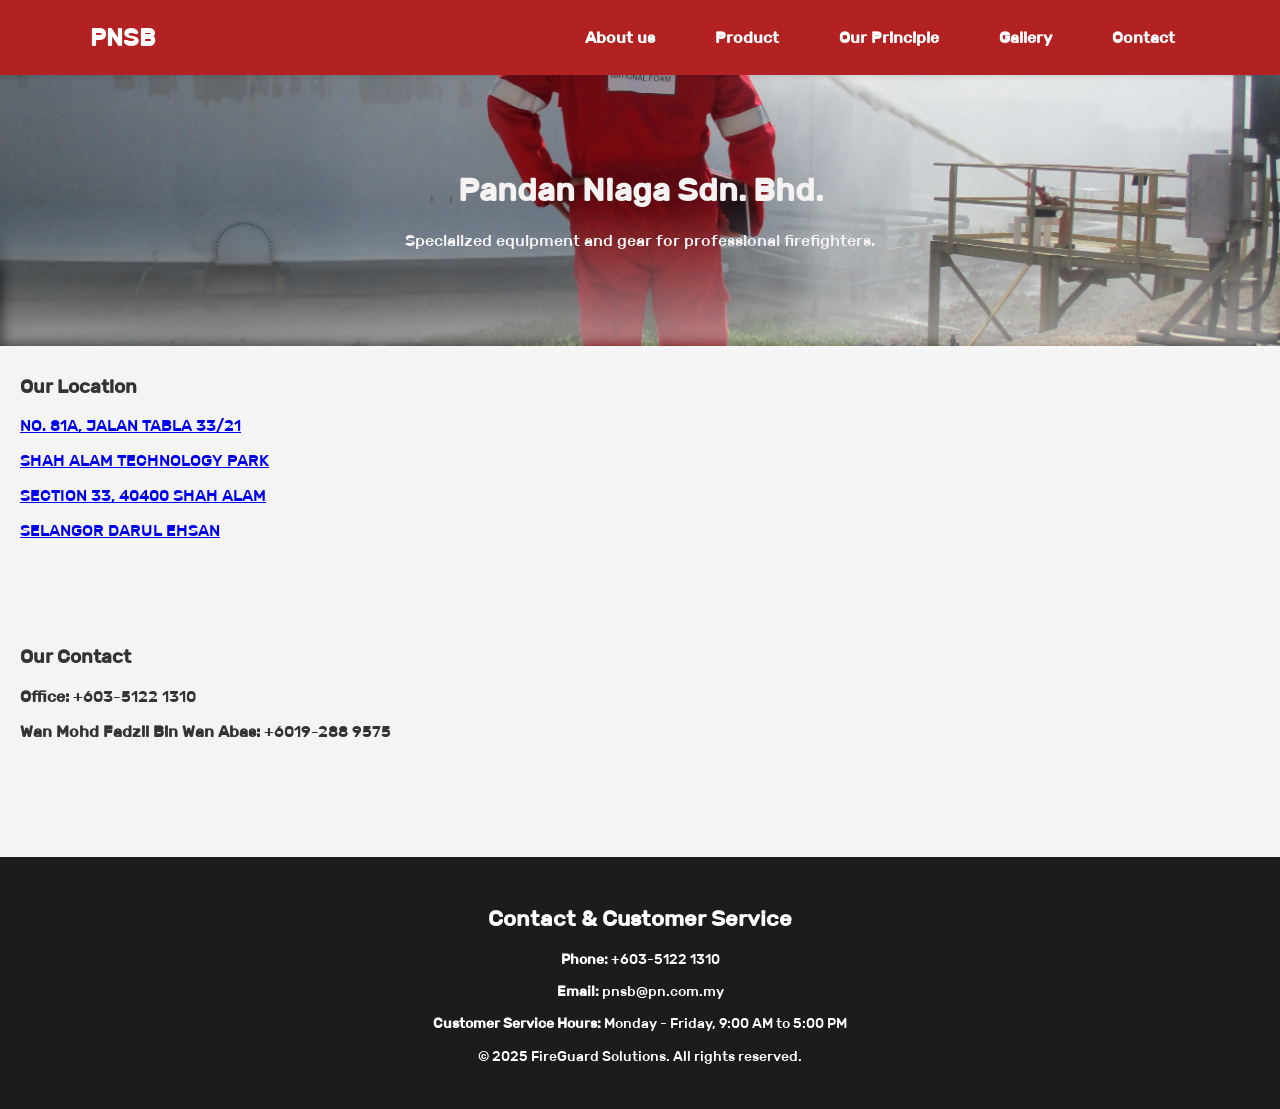
==== contact.html @ cb6fdfa4 "fixing the website" ====
<!DOCTYPE html>
<html lang="en">
<head>
  <meta charset="UTF-8" />
  <meta name="viewport" content="width=device-width, initial-scale=1.0"/>
  <title>Contact Us</title>
  <link rel="stylesheet" href="style.css" />
</head>
<body>

<nav>
  <div class="nav-container">
    <h2 class="nav-logo">PNSB</h2>
    <div class="nav-toggle" id="navToggle">☰</div>
    <div class="nav-links" id="navLinks">
      <a href="index.html">About us</a>
      <a href="product.html">Product</a>
      <a href="sponsorship.html">Our Principle</a>
      <a href="gallery.html">Gallery</a>
      <a href="contact.html">Contact</a>
    </div>
  </div>
</nav>

    <header class="bg">
    <h1>Pandan Niaga Sdn. Bhd.</h1>
    <p>Specialized equipment and gear for professional firefighters.</p>
  </header>

  <main>
    <section id="location">
      <h3>Our Location</h3>
      <a href="https://www.google.com/maps/dir//3.0221473,101.5442782/@3.0221442,101.4618762,12z?hl=en&entry=ttu" target="_blank" rel="noopener noreferrer">
        <p>NO. 81A, JALAN TABLA 33/21</p>
        <p>SHAH ALAM TECHNOLOGY PARK</p>
        <p>SECTION 33, 40400 SHAH ALAM</p>
        <p>SELANGOR DARUL EHSAN</p>
      </a>
    </section>

    <section id="contact-info">
      <h3>Our Contact</h3>
      <p><strong>Office:</strong> +603-5122 1310</p>
      <p><strong>Wan Mohd Fadzil Bin Wan Abas:</strong> +6019-288 9575</p>
    </section>


  </main>

  <footer>
    <h2>Contact & Customer Service</h2>
    <p><strong>Phone:</strong> +603-5122 1310</p>
    <p><strong>Email:</strong> pnsb@pn.com.my</p>
    <p><strong>Customer Service Hours:</strong> Monday - Friday, 9:00 AM to 5:00 PM</p>
    <p>&copy; 2025 FireGuard Solutions. All rights reserved.</p>
  </footer>

  <script src="javascript/script.js"></script>
</body>
</html>
---- style.css ----
@font-face {
  font-family: 'Rubik';
  src: url('rubik/Rubik-Medium.ttf') format('truetype');
  width: 100px;
  height: 100px;
  font-weight: normal;
  font-style: normal;
}

/* General layout */
body {
  font-family: 'Rubik', sans-serif;
  margin: 0;
  padding: 0;
  background-color: #f4f4f4;
  scroll-behavior: smooth;
  color: #333;
}

/* Container for nav content */
nav{
  position: fixed;
  top: 0;
  width: 100%;
  height: 5%;
  background-color: #b22222;
  color: white;
  display: flex;
  justify-content: center;
  gap: 40px;
  padding: 15px 0;
  box-shadow: 0 2px 5px rgba(0, 0, 0, 0.1);
  z-index: 1000;
}

.nav-container {
  display: flex;
  justify-content: space-between;
  align-items: center;
  width: 100%;
  max-width: 1100px;
  margin: 0 auto;
  padding: 0 15px;
  position: relative;
}

/* Hide toggle by default */
.nav-toggle {
  display: none;
  font-size: 24px;
  cursor: pointer;
  user-select: none;
  padding: 5px 10px;
  border-radius: 4px;
}

/* Nav links in a row by default */
.nav-links {
  display: flex;
  gap: 30px;
}

nav a{
  color: white;
  text-decoration: none;
  font-weight: 600;
  font-size: 16px;
  padding: 10px 15px;
  transition: background-color 0.3s ease, color 0.3s ease;  
}

nav a:hover {
  background-color: #800000;
  border-radius: 6px;
  color: #fff;
}

.nav-links:hover{
  background-color: #800000;
  border-radius: 6px;
  color: #fff;
}

/* Section spacing */
section {
  padding: 10px 20px 60px;
}

/* Hero Header */
header.bg {
  background: url("PICTURE/WEBSITE/Pandan Picture/pnsb4.JPG") center/cover no-repeat;
  color: #f4f2f2;
  position: relative;
  text-align: center;
  padding: 200px 20px 100px;
}

header.bg::after {
  content: "";
  position: absolute;
  top: 0; left: 0; right: 0; bottom: 0;
  background: linear-gradient(to bottom, rgba(255,255,255,0) 60%, rgba(255,255,255,0.5) 100%);
  filter: blur(8px);
  z-index: 0;
}

header.hero h1,
header.hero p {
  position: relative;
  z-index: 1;
}

.reveal {
  opacity: 0;
  transform: translateY(30px);
  transition: all 0.6s ease-out;
  will-change: opacity, transform;
}

.reveal.active {
  opacity: 1;
  transform: translateY(0);
}


.title {
  color: #b22222;
  font-weight: bold;
  font-size: 1.5em;
  text-transform: uppercase;
}

/* Highlight Panels */
.highlight {
  background-color: #ffffff;
  border-left: 5px solid #b22222;
  padding: 15px 20px;
  margin: 20px 0;
  box-shadow: 0 2px 8px rgba(0,0,0,0.05);
  border-radius: 6px;
}

/* Footer */
footer {
  background-color: #1c1c1c;
  color: white;
  text-align: center;
  padding: 50px 20px;
  font-size: 0.95em;
  margin-top: 40px;
}

/* Contact Form */
form input,
form textarea,
form button {
  width: 100%;
  max-width: 600px;
  padding: 12px;
  margin-bottom: 15px;
  box-sizing: border-box;
  border-radius: 6px;
  border: 1px solid #ccc;
}

form button {
  background-color: #b22222;
  color: white;
  border: none;
  font-weight: bold;
  transition: background-color 0.3s ease;
}

form button:hover {
  background-color: #800000;
}

/* Gallery Grid */
.gallery {
  display: grid;
  grid-template-columns: repeat(auto-fill, minmax(250px, 1fr));
  gap: 15px;
}

.gallery img {
  width: 100%;
  aspect-ratio: 4 / 3;
  object-fit: cover;
  border-radius: 10px;
  cursor: pointer;
  transition: transform 0.3s ease;
}

.gallery img:hover {
  transform: scale(1.05);
}

/* Modal Styles */
.modal {
  display: none;
  position: fixed;
  z-index: 1000;
  top: 0;
  left: 0;
  width: 100%;
  height: 100%;
  background-color: rgba(0,0,0,0.8);
  justify-content: center;
  align-items: center;
}

.modal img {
  max-width: 80%;
  max-height: 80%;
  border-radius: 10px;
  box-shadow: 0 0 30px rgba(0, 0, 0, 0.8);
}

.close {
  position: absolute;
  top: 30px;
  right: 30px;
  color: white;
  font-size: 36px;
  font-weight: bold;
  cursor: pointer;
}

/* Product Grid */
.product-grid {
  display: grid;
  grid-template-columns: repeat(auto-fit, minmax(250px, 1fr));
  gap: 20px;
  justify-items: center;         /* centers each item in its grid cell */
  align-items: start;
  justify-content: center;       /* centers the entire grid */
  padding: 40px 20px;
  max-width: 1200px;
  margin: 0 auto;
}


.product-card {
  background-color: #ffffff;
  border-radius: 16px;
  width: 180px;
  height: 200px;
  padding: 20px;
  box-shadow: 0 2px 8px rgba(0,0,0,0.1);
  text-align: center;
  transition: transform 0.3s ease;
}

.product-card:hover {
  transform: translateY(-5px);
}

.product-card img {
  max-width: 100%;
  max-height: 150px;
  object-fit: contain;
  margin-bottom: 10px;
}


/* Product Details */
.details {
  display: flex;
  gap: 20px;
  flex-wrap: wrap;
  align-items: flex-start;
  margin-top: 20px;
}

.details img {
  width: 350px;               /* same width for all */
  height: 350px;              /* same height for all */
  object-fit: contain;        /* show full image, no cropping */
  background-color: #fff;     /* fill blank areas */
  border: 1px solid #ddd;
  border-radius: 10px;
  padding: 10px;
  display: block;
}



.details .info {
  flex: 1 1 100px;
}

.specs {
  margin: 20px 0;
  padding-left: 20px;
  list-style-type: disc;
}

@media (max-width: 680px) {
  .details {
    flex-direction: column;
    gap: 25px;
  }
}

/* Product Note Bar */
.product-note {
  background: #fff;
  border-top: 4px solid #b22222;
  padding: 25px;
  text-align: center;
  font-size: 1.1rem;
  margin-top: 50px;
}

/* Principle Cards */
.principle-grid {
  display: grid;
  grid-template-columns: repeat(auto-fill, minmax(220px, 1fr));
  gap: 20px;
}

.principle-card {
  background: white;
  border-radius: 8px;
  box-shadow: 0 2px 6px rgba(0,0,0,0.1);
  text-align: center;
  padding: 15px;
  transition: transform 0.2s;
}

.principle-card:hover {
  transform: translateY(-4px);
}

.principle-card img {
  width: 100px;
  height: 100px;
  object-fit: cover;
  border-radius: 6px;
  margin-bottom: 10px;
}

/* === YOUR EXISTING CSS — no changes needed above this point === */

/* === RESPONSIVE DESIGN FOR TABLETS & PHONES === */
@media (max-width: 1024px) {
.nav-toggle {
    position: absolute;
    right: 50px;
    top: 50%;
    transform: translateY(-50%);
    display: block;
  }

  .nav-links {
    display: none;
    flex-direction: column;
    background-color: #b22222;
    position: absolute;
    top: 60px; /* height of the nav */
    left: 0;
    width: 100%;
    padding: 15px 0;
    text-align: center;
    z-index: 999;
  }

  .nav-links.show {
    display: flex;
  }

  nav {
    flex-direction: column;
    align-items: flex-start;
    gap: 0;
  }

  nav a {
    padding: 12px;
    font-size: 16px;
  }
}

  header.bg {
    padding: 150px 15px 80px;
  }

  .product-grid {
    display: grid; /* Fixes display issue */
    grid-template-columns: repeat(auto-fit, minmax(180px, 1fr));
    gap: 15px;
  }

  .details {
    flex-direction: column;
    align-items: center;
    gap: 20px;
  }

  .details img {
    width: 100%;
    max-width: 280px;
    height: auto;
  }

  .details .info {
    flex: 1 1 auto;
    padding: 0 10px;
  }

  .gallery {
    grid-template-columns: repeat(auto-fill, minmax(180px, 1fr));
    gap: 10px;
  }

  .gallery img {
    border-radius: 6px;
  }

  .principle-grid {
    grid-template-columns: repeat(auto-fill, minmax(150px, 1fr));
    gap: 15px;
  }

  .principle-card img {
  width: 100%;
  height: auto;
  aspect-ratio: 1 / 1; /* Keep images square */
  object-fit: contain;
  border-radius: 6px;
  margin-bottom: 10px;
  display: block;
  }

  footer {
    font-size: 0.9em;
    padding: 30px 15px;
  }

  form input,
  form textarea,
  form button {
    max-width: 100%;
    font-size: 1em;
  }

  .product-note {
    font-size: 1rem;
    padding: 15px;
  }


@media (max-width: 480px) {
  nav {
    flex-direction: column;
    align-items: center;
    gap: 8px;
  }

  nav a {
    font-size: 13px;
  }

  header.bg {
    padding: 100px 10px 60px;
    text-align: center;
  }

  .highlight {
    padding: 10px;
  }

  .title {
    font-size: 1.2em;
  }

  .modal-content {
    max-width: 90%;
    max-height: 70%;
  }

  .close {
    top: 15px;
    right: 20px;
    font-size: 30px;
  }
}
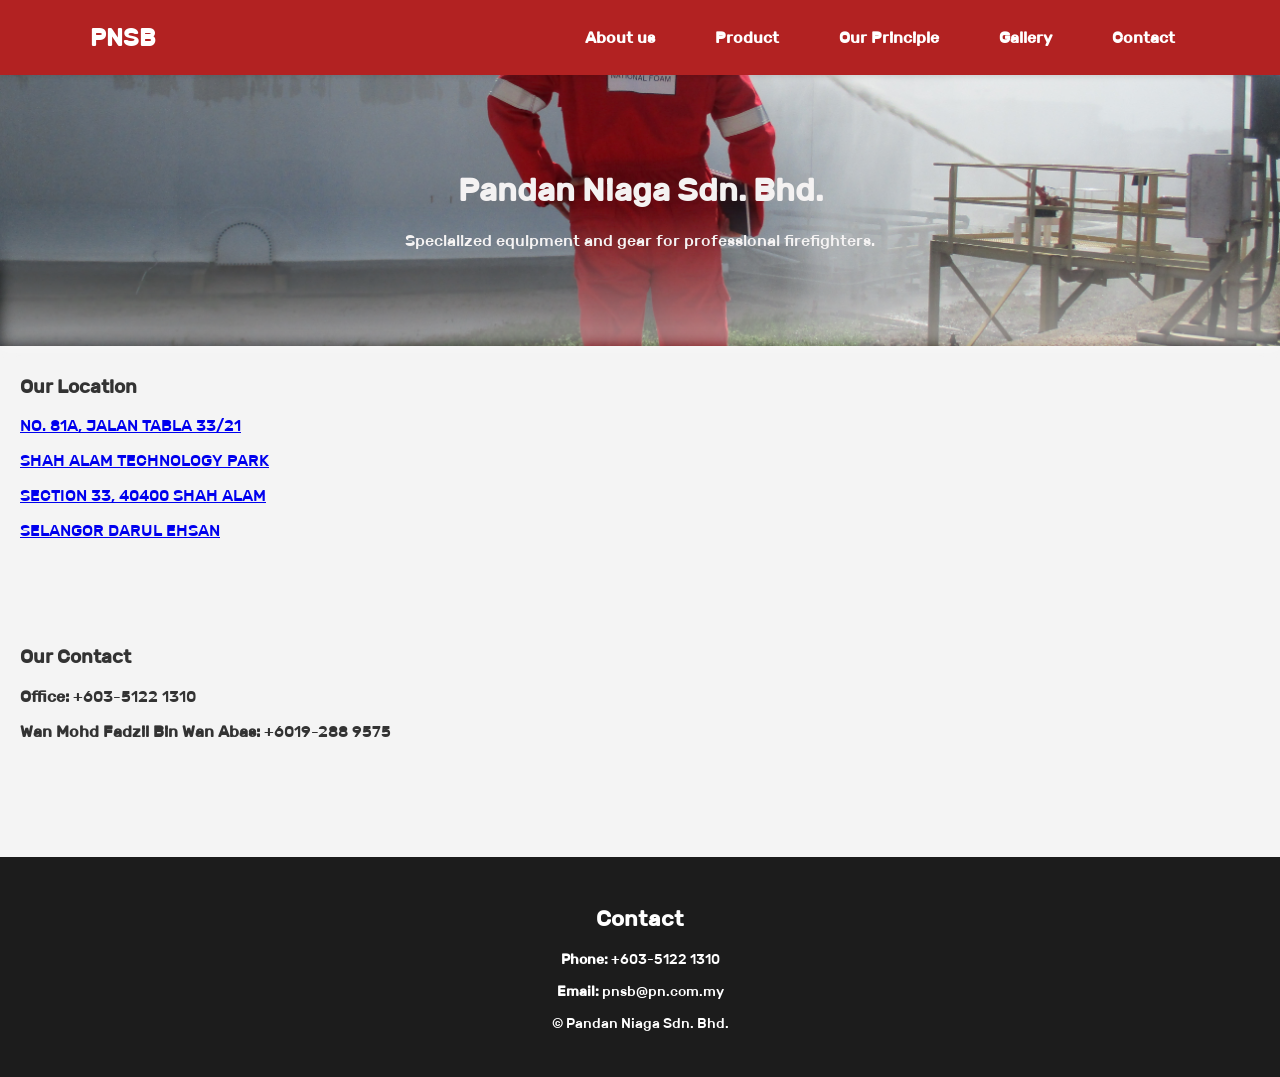
==== commit 813593f5: "update products" ====
--- a/contact.html
+++ b/contact.html
@@ -48,11 +48,10 @@
   </main>
 
   <footer>
-    <h2>Contact & Customer Service</h2>
+    <h2>Contact</h2>
     <p><strong>Phone:</strong> +603-5122 1310</p>
     <p><strong>Email:</strong> pnsb@pn.com.my</p>
-    <p><strong>Customer Service Hours:</strong> Monday - Friday, 9:00 AM to 5:00 PM</p>
-    <p>&copy; 2025 FireGuard Solutions. All rights reserved.</p>
+    <p>&copy; Pandan Niaga Sdn. Bhd.</p>
   </footer>
 
   <script src="javascript/script.js"></script>
--- a/style.css
+++ b/style.css
@@ -228,7 +228,7 @@
 
 /* Product Grid */
 .product-grid {
-  display: grid;
+  display:grid;
   grid-template-columns: repeat(auto-fit, minmax(250px, 1fr));
   gap: 20px;
   justify-items: center;         /* centers each item in its grid cell */
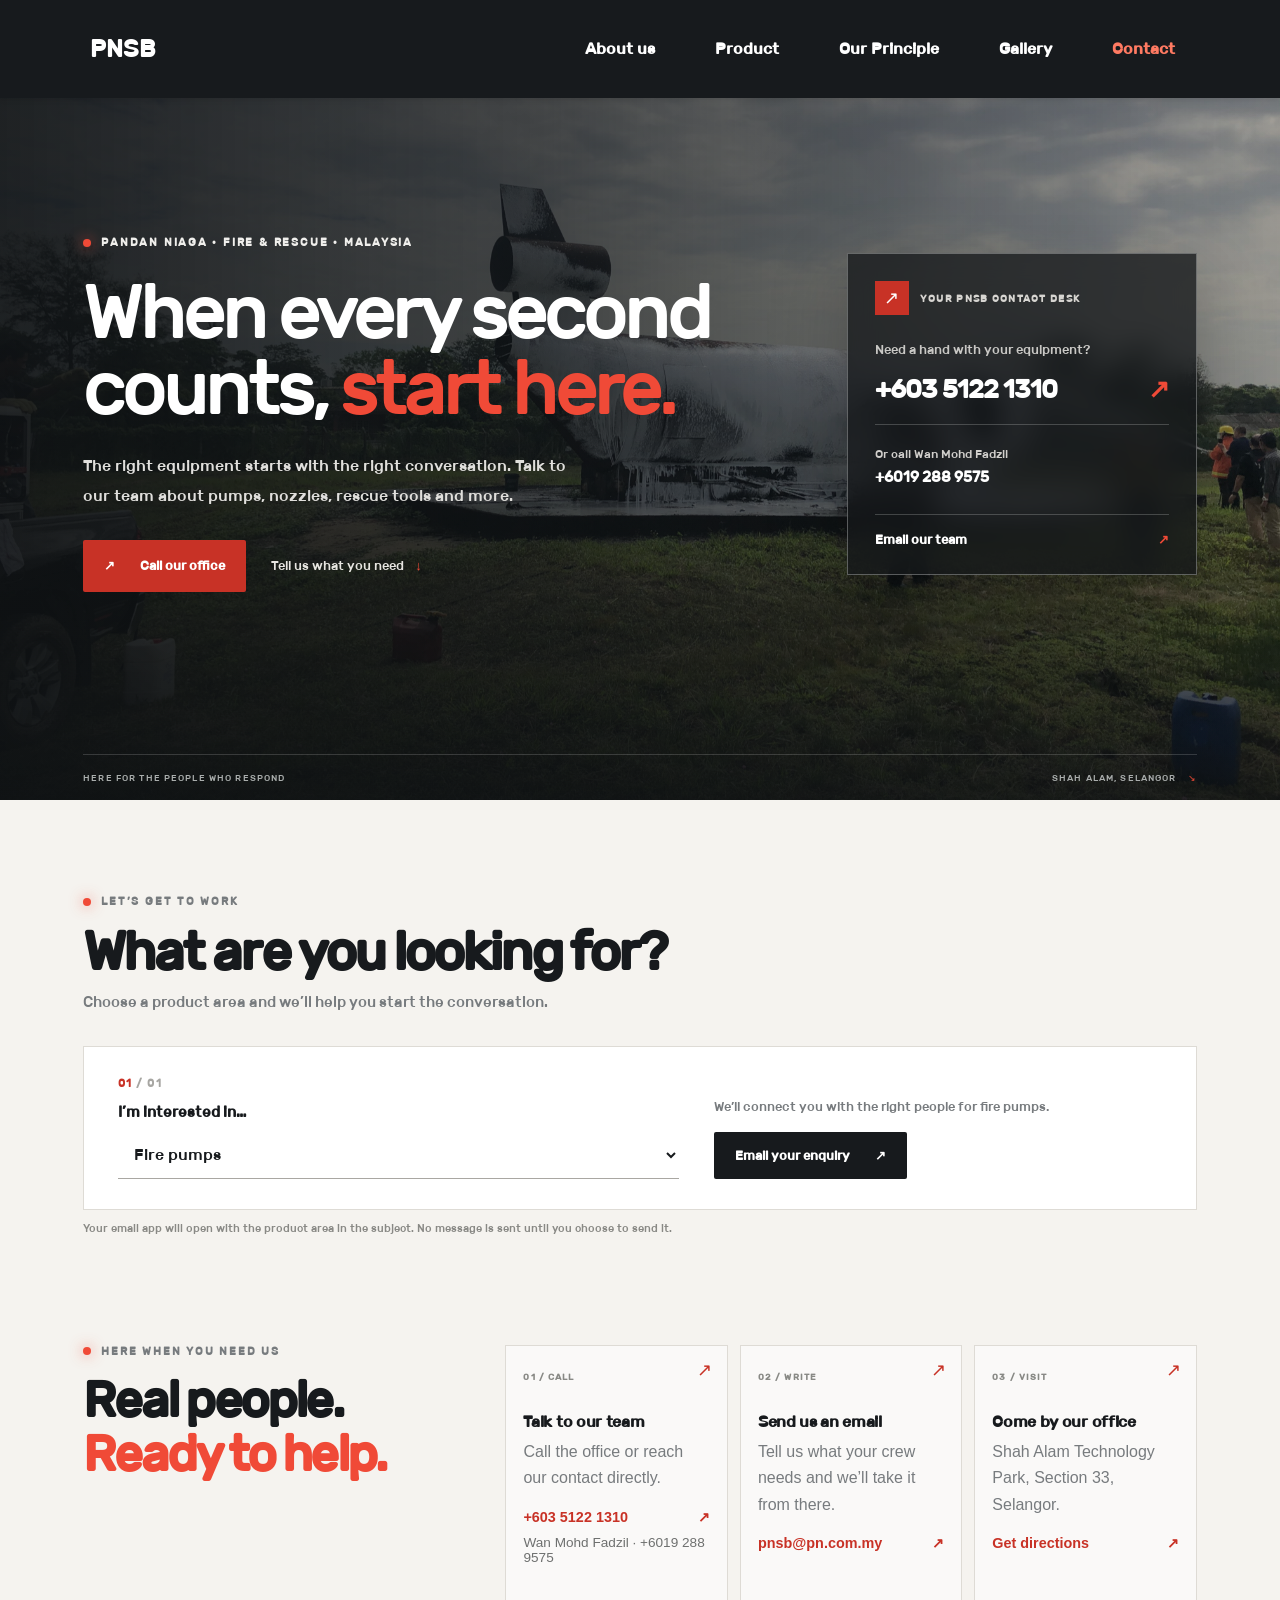
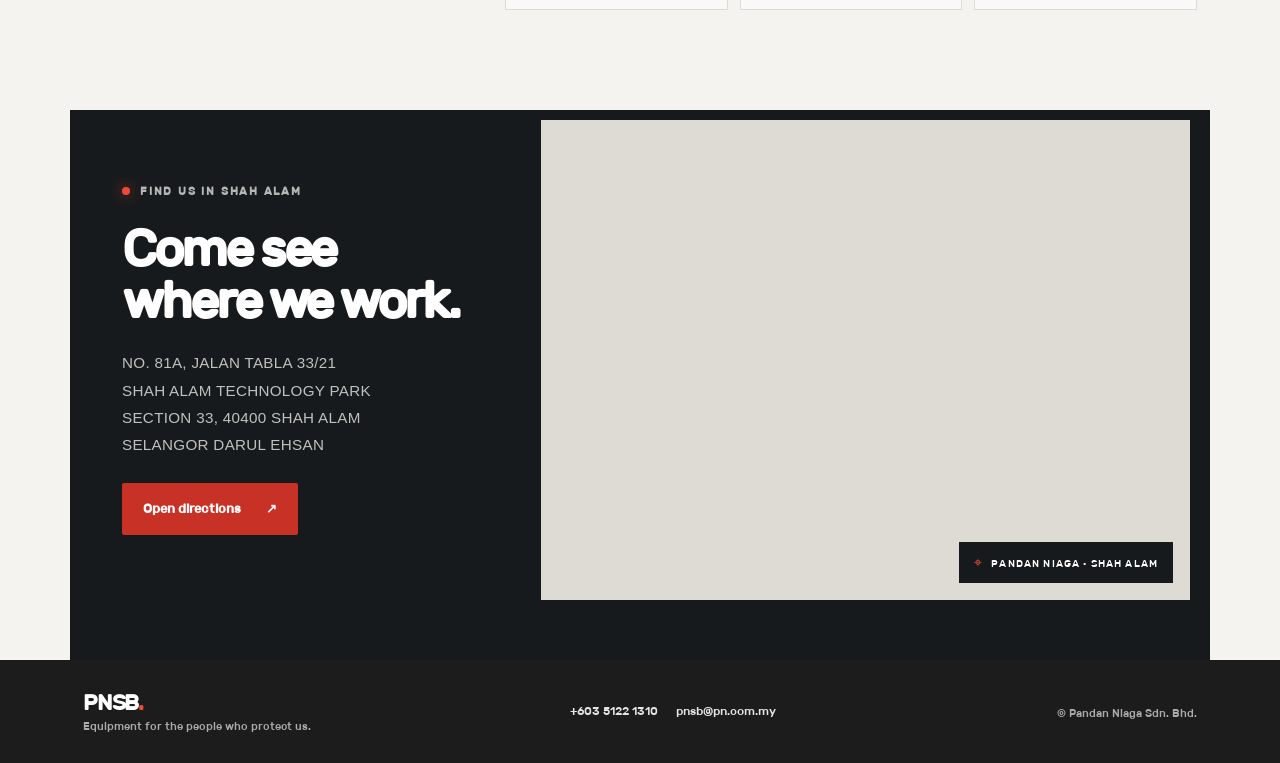
==== commit ad23f5ff: "Improvise the website" ====
--- a/contact.html
+++ b/contact.html
@@ -2,56 +2,149 @@
 <html lang="en">
 <head>
   <meta charset="UTF-8" />
-  <meta name="viewport" content="width=device-width, initial-scale=1.0"/>
-  <title>Contact Us</title>
+  <meta name="viewport" content="width=device-width, initial-scale=1.0" />
+  <meta name="theme-color" content="#171a1d" />
+  <title>Contact | Pandan Niaga Sdn. Bhd.</title>
   <link rel="stylesheet" href="style.css" />
 </head>
-<body>
-
-<nav>
-  <div class="nav-container">
-    <h2 class="nav-logo">PNSB</h2>
-    <div class="nav-toggle" id="navToggle">☰</div>
-    <div class="nav-links" id="navLinks">
-      <a href="index.html">About us</a>
-      <a href="product.html">Product</a>
-      <a href="sponsorship.html">Our Principle</a>
-      <a href="gallery.html">Gallery</a>
-      <a href="contact.html">Contact</a>
+<body class="contact-page">
+  <nav>
+    <div class="nav-container">
+      <h2 class="nav-logo">PNSB</h2>
+      <div class="nav-toggle" id="navToggle" aria-label="Toggle navigation" aria-expanded="false" role="button" tabindex="0">☰</div>
+      <div class="nav-links" id="navLinks">
+        <a href="index.html">About us</a>
+        <a href="product.html">Product</a>
+        <a href="sponsorship.html">Our Principle</a>
+        <a href="gallery.html">Gallery</a>
+        <a href="contact.html" aria-current="page">Contact</a>
+      </div>
     </div>
-  </div>
-</nav>
-
-    <header class="bg">
-    <h1>Pandan Niaga Sdn. Bhd.</h1>
-    <p>Specialized equipment and gear for professional firefighters.</p>
-  </header>
+  </nav>
 
   <main>
-    <section id="location">
-      <h3>Our Location</h3>
-      <a href="https://www.google.com/maps/dir//3.0221473,101.5442782/@3.0221442,101.4618762,12z?hl=en&entry=ttu" target="_blank" rel="noopener noreferrer">
-        <p>NO. 81A, JALAN TABLA 33/21</p>
-        <p>SHAH ALAM TECHNOLOGY PARK</p>
-        <p>SECTION 33, 40400 SHAH ALAM</p>
-        <p>SELANGOR DARUL EHSAN</p>
-      </a>
+    <header class="contact-hero">
+      <div class="contact-hero-backdrop">
+        <img src="PICTURE/WEBSITE/Pandan Picture/IMG_7615.JPG" alt="Fire crew demonstrating foam equipment at an outdoor training site" />
+      </div>
+      <div class="contact-hero-inner">
+        <div class="contact-hero-copy">
+          <p class="contact-eyebrow"><span></span> Pandan Niaga · Fire &amp; rescue · Malaysia</p>
+          <h1>When every second counts, <em>start here.</em></h1>
+          <p class="contact-hero-description">The right equipment starts with the right conversation. Talk to our team about pumps, nozzles, rescue tools and more.</p>
+          <div class="contact-hero-actions">
+            <a class="contact-button contact-button--red" href="tel:+60351221310">
+              <span aria-hidden="true">↗</span> Call our office
+            </a>
+            <a class="contact-text-link" href="#enquiry">Tell us what you need <span aria-hidden="true">↓</span></a>
+          </div>
+        </div>
+        <aside class="contact-hero-card" aria-label="Contact Pandan Niaga">
+          <div class="contact-hero-card-heading">
+            <span class="contact-hero-card-icon" aria-hidden="true">↗</span>
+            <span class="contact-hero-card-label">YOUR PNSB CONTACT DESK</span>
+          </div>
+          <p>Need a hand with your equipment?</p>
+          <a class="contact-hero-phone" href="tel:+60351221310">+603 5122 1310 <span aria-hidden="true">↗</span></a>
+          <a class="contact-hero-mobile" href="tel:+60192889575">Or call Wan Mohd Fadzil<br /><strong>+6019 288 9575</strong></a>
+          <a class="contact-hero-email" href="mailto:pnsb@pn.com.my">Email our team <span aria-hidden="true">↗</span></a>
+        </aside>
+      </div>
+      <div class="contact-hero-bottom"><span>HERE FOR THE PEOPLE WHO RESPOND</span><a href="#location">SHAH ALAM, SELANGOR <span aria-hidden="true">↘</span></a></div>
+    </header>
+
+    <section class="contact-enquiry" id="enquiry">
+      <div class="contact-section-heading">
+        <p class="contact-eyebrow contact-eyebrow--dark"><span></span> Let’s get to work</p>
+        <h2>What are you looking for?</h2>
+        <p>Choose a product area and we’ll help you start the conversation.</p>
+      </div>
+      <div class="contact-enquiry-panel">
+        <div class="contact-enquiry-prompt">
+          <span class="contact-step">01 <span>/ 01</span></span>
+          <label for="productInterest">I’m interested in…</label>
+          <select id="productInterest" name="productInterest">
+            <option value="Fire pumps">Fire pumps</option>
+            <option value="Firefighting nozzles">Firefighting nozzles</option>
+            <option value="Fire monitors">Fire monitors</option>
+            <option value="Rescue equipment">Rescue equipment</option>
+            <option value="Fire ladders">Fire ladders</option>
+            <option value="Firefighting foam and equipment">Firefighting foam &amp; equipment</option>
+            <option value="Other fire and rescue equipment">Something else</option>
+          </select>
+        </div>
+        <div class="contact-enquiry-action">
+          <p id="enquiryPreview" aria-live="polite">We’ll connect you with the right people for fire pumps.</p>
+          <a class="contact-button contact-button--dark" id="enquiryLink" href="mailto:pnsb@pn.com.my?subject=Enquiry%20about%20fire%20pumps">
+            Email your enquiry <span aria-hidden="true">↗</span>
+          </a>
+        </div>
+      </div>
+      <p class="contact-enquiry-note">Your email app will open with the product area in the subject. No message is sent until you choose to send it.</p>
     </section>
 
-    <section id="contact-info">
-      <h3>Our Contact</h3>
-      <p><strong>Office:</strong> +603-5122 1310</p>
-      <p><strong>Wan Mohd Fadzil Bin Wan Abas:</strong> +6019-288 9575</p>
+    <section class="contact-details">
+      <div class="contact-details-heading">
+        <p class="contact-eyebrow contact-eyebrow--dark"><span></span> Here when you need us</p>
+        <h2>Real people.<br /><em>Ready to help.</em></h2>
+      </div>
+      <div class="contact-detail-cards">
+        <article class="contact-detail-card">
+          <span class="contact-card-number">01 / CALL</span>
+          <span class="contact-card-icon" aria-hidden="true">↗</span>
+          <h3>Talk to our team</h3>
+          <p>Call the office or reach our contact directly.</p>
+          <a href="tel:+60351221310">+603 5122 1310 <span aria-hidden="true">↗</span></a>
+          <a class="contact-secondary-link" href="tel:+60192889575">Wan Mohd Fadzil · +6019 288 9575</a>
+        </article>
+        <article class="contact-detail-card">
+          <span class="contact-card-number">02 / WRITE</span>
+          <span class="contact-card-icon" aria-hidden="true">↗</span>
+          <h3>Send us an email</h3>
+          <p>Tell us what your crew needs and we’ll take it from there.</p>
+          <a href="mailto:pnsb@pn.com.my">pnsb@pn.com.my <span aria-hidden="true">↗</span></a>
+        </article>
+        <article class="contact-detail-card">
+          <span class="contact-card-number">03 / VISIT</span>
+          <span class="contact-card-icon" aria-hidden="true">↗</span>
+          <h3>Come by our office</h3>
+          <p>Shah Alam Technology Park, Section 33, Selangor.</p>
+          <a href="https://www.google.com/maps/dir/?api=1&amp;destination=3.0221473%2C101.5442782" target="_blank" rel="noopener noreferrer">Get directions <span aria-hidden="true">↗</span></a>
+        </article>
+      </div>
     </section>
 
-
+    <section class="contact-location" id="location">
+      <div class="contact-location-copy">
+        <p class="contact-eyebrow"><span></span> Find us in Shah Alam</p>
+        <h2>Come see<br />where we work.</h2>
+        <address>
+          NO. 81A, JALAN TABLA 33/21<br />
+          SHAH ALAM TECHNOLOGY PARK<br />
+          SECTION 33, 40400 SHAH ALAM<br />
+          SELANGOR DARUL EHSAN
+        </address>
+        <a class="contact-button contact-button--red" href="https://www.google.com/maps/dir/?api=1&amp;destination=3.0221473%2C101.5442782" target="_blank" rel="noopener noreferrer">
+          Open directions <span aria-hidden="true">↗</span>
+        </a>
+      </div>
+      <div class="contact-map">
+        <iframe
+          title="Map showing Pandan Niaga's office in Shah Alam"
+          src="https://maps.google.com/maps?q=3.0221473,101.5442782&amp;z=15&amp;output=embed"
+          loading="lazy"
+          referrerpolicy="no-referrer-when-downgrade"
+          allowfullscreen>
+        </iframe>
+        <div class="contact-map-label"><span aria-hidden="true">⌖</span> PANDAN NIAGA · SHAH ALAM</div>
+      </div>
+    </section>
   </main>
 
-  <footer>
-    <h2>Contact</h2>
-    <p><strong>Phone:</strong> +603-5122 1310</p>
-    <p><strong>Email:</strong> pnsb@pn.com.my</p>
-    <p>&copy; Pandan Niaga Sdn. Bhd.</p>
+  <footer class="contact-footer">
+    <div><span class="contact-footer-brand">PNSB<span>.</span></span><p>Equipment for the people who protect us.</p></div>
+    <div class="contact-footer-links"><a href="tel:+60351221310">+603 5122 1310</a><a href="mailto:pnsb@pn.com.my">pnsb@pn.com.my</a></div>
+    <p class="contact-copyright">&copy; Pandan Niaga Sdn. Bhd.</p>
   </footer>
 
   <script src="javascript/script.js"></script>
--- a/style.css
+++ b/style.css
@@ -1,15 +1,16 @@
 @font-face {
   font-family: 'Rubik';
-  src: url('rubik/Rubik-Medium.ttf') format('truetype');
-  width: 100px;
-  height: 100px;
+  src: url('rubik/Rubik-Medium.woff2') format('woff2'),
+       url('rubik/Rubik-Medium.woff') format('woff'),
+       url('rubik/Rubik-Medium.ttf') format('truetype');
+
   font-weight: normal;
   font-style: normal;
 }
 
 /* General layout */
 body {
-  font-family: 'Rubik', sans-serif;
+  font-family: 'Rubik', Arial, sans-serif;
   margin: 0;
   padding: 0;
   background-color: #f4f4f4;
@@ -69,21 +70,26 @@
   transition: background-color 0.3s ease, color 0.3s ease;  
 }
 
-nav a:hover {
-  background-color: #800000;
-  border-radius: 6px;
-  color: #fff;
-}
-
-.nav-links:hover{
-  background-color: #800000;
-  border-radius: 6px;
-  color: #fff;
+@media (hover: hover) and (pointer: fine) {
+  nav a:hover {
+    background-color: #800000;
+    border-radius: 6px;
+    color: #fff;
+  }
+}
+
+nav a:focus-visible,
+.nav-toggle:focus-visible {
+  outline: 2px solid currentColor;
+  outline-offset: 3px;
 }
 
 /* Section spacing */
 section {
-  padding: 10px 20px 60px;
+  padding: 10px 20px 60px;  /* Keep this padding for spacing */
+  max-width: 1100px;        /* Add this to match your nav */
+  margin-left: auto;        /* Add this to center the section */
+  margin-right: auto;       /* Add this to center the section */
 }
 
 /* Hero Header */
@@ -365,6 +371,18 @@
     z-index: 999;
   }
 
+  .catalog-page .nav-links {
+    background-color: var(--catalog-ink);
+  }
+
+  .story-page .nav-links {
+    background-color: var(--story-ink);
+  }
+
+  .contact-page .nav-links {
+    background-color: var(--contact-ink);
+  }
+
   .nav-links.show {
     display: flex;
   }
@@ -456,7 +474,2936 @@
     align-items: center;
     gap: 8px;
   }
-
+}
+
+/* Product discovery and gallery */
+.catalog-page {
+  --catalog-ink: #171a1d;
+  --catalog-paper: #f5f3ef;
+  --catalog-red: #c83226;
+  --catalog-muted: #747774;
+  background: var(--catalog-paper);
+  color: var(--catalog-ink);
+}
+
+.catalog-page nav {
+  height: auto;
+  min-height: 50px;
+  background: var(--catalog-ink);
+}
+
+.catalog-page nav a[aria-current="page"] {
+  color: #ff7a62;
+}
+
+.catalog-page main {
+  padding-top: 66px;
+}
+
+.catalog-page footer {
+  margin-top: 0;
+}
+
+.catalog-hero {
+  position: relative;
+  display: grid;
+  grid-template-columns: 1fr 1fr;
+  align-items: center;
+  gap: 6vw;
+  min-height: 510px;
+  overflow: hidden;
+  padding: 58px max(6.5vw, calc((100vw - 1240px) / 2)) 78px;
+  background:
+    radial-gradient(ellipse at 34% 40%, rgba(79, 83, 83, .3), transparent 47%),
+    var(--catalog-ink);
+  color: #fff;
+}
+
+.catalog-hero-copy {
+  position: relative;
+  z-index: 1;
+  max-width: 560px;
+}
+
+.catalog-eyebrow {
+  display: flex;
+  align-items: center;
+  gap: 9px;
+  margin: 0 0 20px;
+  color: #b8bbb8;
+  font-size: .67rem;
+  font-weight: 600;
+  letter-spacing: .16em;
+  text-transform: uppercase;
+}
+
+.catalog-eyebrow > span {
+  width: 7px;
+  height: 7px;
+  border-radius: 50%;
+  background: #ec4a35;
+  box-shadow: 0 0 12px rgba(236, 74, 53, .7);
+}
+
+.catalog-eyebrow--dark {
+  color: var(--catalog-muted);
+}
+
+.catalog-hero h1,
+.detail-hero h1,
+.gallery-hero h1 {
+  margin: 0;
+  color: #fff;
+  font-size: clamp(3.7rem, 7.4vw, 6.4rem);
+  font-weight: 500;
+  letter-spacing: -.075em;
+  line-height: .91;
+}
+
+.catalog-hero h1 em,
+.detail-hero h1 em,
+.gallery-hero h1 em {
+  color: #f04a37;
+  font-style: normal;
+}
+
+.catalog-hero-copy > p:not(.catalog-eyebrow) {
+  max-width: 440px;
+  margin: 22px 0 0;
+  color: #c1c2c0;
+  font-size: .93rem;
+  line-height: 1.8;
+}
+
+.catalog-hero-link,
+.detail-hero-cta,
+.gallery-hero-link {
+  display: inline-flex;
+  gap: 28px;
+  align-items: center;
+  margin-top: 27px;
+  color: #fff;
+  font-size: .81rem;
+  font-weight: 600;
+}
+
+.catalog-hero-link span,
+.detail-hero-cta span,
+.gallery-hero-link span {
+  color: #f04a37;
+}
+
+.catalog-hero-image {
+  position: relative;
+  align-self: stretch;
+  min-height: 350px;
+  overflow: hidden;
+  background: #d3d4d1;
+}
+
+.catalog-hero-image::after {
+  position: absolute;
+  inset: 50% 0 0;
+  background: linear-gradient(transparent, rgba(0, 0, 0, .45));
+  content: "";
+}
+
+.catalog-hero-image img {
+  width: 100%;
+  height: 100%;
+  position: absolute;
+  inset: 0;
+  object-fit: cover;
+  object-position: center;
+  transition: transform .5s ease;
+}
+
+.catalog-hero-image:hover img {
+  transform: scale(1.035);
+}
+
+.catalog-image-caption {
+  position: absolute;
+  z-index: 1;
+  right: 17px;
+  bottom: 18px;
+  display: flex;
+  align-items: center;
+  gap: 8px;
+  color: #fff;
+  font-size: .6rem;
+  font-weight: 600;
+  letter-spacing: .13em;
+}
+
+.catalog-image-caption span {
+  width: 7px;
+  height: 7px;
+  border-radius: 50%;
+  background: #f04a37;
+}
+
+.catalog-hero-footer {
+  position: absolute;
+  right: max(6.5vw, calc((100vw - 1240px) / 2));
+  bottom: 0;
+  left: max(6.5vw, calc((100vw - 1240px) / 2));
+  display: flex;
+  justify-content: space-between;
+  padding: 15px 0;
+  border-top: 1px solid rgba(255, 255, 255, .18);
+  color: #9fa3a0;
+  font-size: .58rem;
+  letter-spacing: .13em;
+}
+
+.catalog-section {
+  max-width: 1240px;
+  padding: 85px 6.5vw 95px;
+  margin: 0 auto;
+}
+
+.catalog-heading {
+  display: flex;
+  justify-content: space-between;
+  gap: 30px;
+  align-items: end;
+}
+
+.catalog-heading h2,
+.detail-list-heading h2 {
+  margin: 0;
+  font-size: clamp(2rem, 4vw, 3rem);
+  letter-spacing: -.06em;
+  line-height: 1.05;
+}
+
+.catalog-heading > div > p:last-child {
+  margin: 11px 0 0;
+  color: var(--catalog-muted);
+  font-size: .85rem;
+}
+
+.catalog-search {
+  display: flex;
+  align-items: center;
+  gap: 10px;
+  width: min(100%, 290px);
+  padding: 9px 11px;
+  border-bottom: 1px solid #b9b7b1;
+}
+
+.catalog-search-icon {
+  color: var(--catalog-red);
+  font-size: 1.4rem;
+  line-height: 1;
+}
+
+.catalog-search input {
+  width: 100%;
+  border: 0;
+  outline: 0;
+  background: transparent;
+  color: var(--catalog-ink);
+  font: inherit;
+  font-size: .8rem;
+}
+
+.catalog-search:focus-within {
+  border-color: var(--catalog-red);
+  box-shadow: 0 1px 0 var(--catalog-red);
+}
+
+.catalog-search kbd {
+  padding: 2px 6px;
+  border: 1px solid #d8d5cf;
+  color: #888985;
+  font-size: .64rem;
+}
+
+.catalog-filters {
+  display: flex;
+  flex-wrap: wrap;
+  gap: 8px;
+  margin-top: 35px;
+}
+
+.catalog-filter {
+  display: inline-flex;
+  align-items: center;
+  gap: 10px;
+  padding: 10px 14px;
+  border: 1px solid #dedbd5;
+  background: transparent;
+  color: #4f5252;
+  font: inherit;
+  font-size: .74rem;
+  cursor: pointer;
+  transition: background .2s ease, color .2s ease, border .2s ease;
+}
+
+.catalog-filter:hover {
+  border-color: var(--catalog-ink);
+}
+
+.catalog-filter.is-active {
+  border-color: var(--catalog-ink);
+  background: var(--catalog-ink);
+  color: #fff;
+}
+
+.catalog-filter span {
+  color: #f07968;
+  font-size: .64rem;
+}
+
+.catalog-result-count {
+  min-height: 1em;
+  margin: 16px 0 12px;
+  color: #858783;
+  font-size: .67rem;
+}
+
+.catalog-grid {
+  display: grid;
+  grid-template-columns: repeat(3, minmax(0, 1fr));
+  gap: 16px;
+}
+
+.catalog-card {
+  display: flex;
+  min-width: 0;
+  flex-direction: column;
+  padding: 13px;
+  border: 1px solid #e1ded8;
+  background: rgba(255, 255, 255, .62);
+  color: var(--catalog-ink);
+  text-decoration: none;
+  transition: transform .22s ease, box-shadow .22s ease, border-color .22s ease;
+}
+
+.catalog-card[hidden] {
+  display: none;
+}
+
+.catalog-card:hover,
+.catalog-card:focus-visible {
+  transform: translateY(-4px);
+  border-color: #c83226;
+  box-shadow: 0 14px 32px rgba(23, 26, 29, .09);
+}
+
+.catalog-card-index {
+  padding: 6px 4px 10px;
+  color: #858783;
+  font-size: .57rem;
+  font-weight: 600;
+  letter-spacing: .12em;
+}
+
+.catalog-card-image {
+  display: grid;
+  height: 200px;
+  place-items: center;
+  overflow: hidden;
+  background: #fff;
+}
+
+.catalog-card-image img {
+  width: 86%;
+  height: 86%;
+  object-fit: contain;
+  transition: transform .3s ease;
+}
+
+.catalog-card:hover .catalog-card-image img {
+  transform: scale(1.055);
+}
+
+.catalog-card-info {
+  display: flex;
+  align-items: center;
+  justify-content: space-between;
+  gap: 12px;
+  min-height: 82px;
+  padding: 15px 4px 5px;
+}
+
+.catalog-card-info h3 {
+  margin: 0;
+  font-size: 1rem;
+  letter-spacing: -.025em;
+}
+
+.catalog-card-info p {
+  margin: 6px 0 0;
+  color: var(--catalog-muted);
+  font-size: .72rem;
+  line-height: 1.5;
+}
+
+.catalog-card-arrow {
+  display: grid;
+  width: 33px;
+  height: 33px;
+  flex: 0 0 auto;
+  place-items: center;
+  border: 1px solid #ddd9d1;
+  color: var(--catalog-red);
+  transition: color .2s ease, background .2s ease;
+}
+
+.catalog-card:hover .catalog-card-arrow {
+  background: var(--catalog-red);
+  color: #fff;
+}
+
+.catalog-empty {
+  padding: 35px;
+  border: 1px dashed #c9c5bc;
+  color: var(--catalog-muted);
+  text-align: center;
+}
+
+.catalog-empty[hidden] {
+  display: none;
+}
+
+.catalog-contact {
+  display: flex;
+  align-items: center;
+  justify-content: space-between;
+  gap: 30px;
+  max-width: none;
+  padding: 55px max(6.5vw, calc((100vw - 1240px) / 2));
+  margin: 0;
+  background: var(--catalog-ink);
+  color: #fff;
+}
+
+.catalog-contact .catalog-eyebrow {
+  margin-bottom: 14px;
+}
+
+.catalog-contact h2 {
+  margin: 0;
+  font-size: clamp(1.8rem, 3.4vw, 2.8rem);
+  letter-spacing: -.05em;
+}
+
+.catalog-contact > div > p:last-child {
+  margin: 10px 0 0;
+  color: #bfc0bd;
+  font-size: .83rem;
+}
+
+.catalog-contact-link {
+  display: inline-flex;
+  min-height: 48px;
+  align-items: center;
+  justify-content: space-between;
+  gap: 35px;
+  padding: 0 17px;
+  background: var(--catalog-red);
+  color: #fff;
+  font-size: .78rem;
+  font-weight: 600;
+  text-decoration: none;
+  white-space: nowrap;
+}
+
+.detail-main {
+  max-width: 1240px;
+  padding: 22px 6.5vw 80px;
+  margin: 0 auto;
+}
+
+.detail-back {
+  display: inline-flex;
+  align-items: center;
+  gap: 10px;
+  padding: 13px 0;
+  color: #666a68;
+  font-size: .76rem;
+  text-decoration: none;
+}
+
+.detail-back:hover {
+  color: var(--catalog-red);
+}
+
+.detail-back span {
+  color: var(--catalog-red);
+}
+
+.detail-hero {
+  display: grid;
+  grid-template-columns: 1fr .9fr;
+  align-items: center;
+  gap: 45px;
+  min-height: 360px;
+  padding: 35px clamp(23px, 5vw, 64px);
+  overflow: hidden;
+  background: var(--catalog-ink);
+  color: #fff;
+}
+
+.detail-hero h1 {
+  font-size: clamp(3rem, 6.5vw, 5.4rem);
+}
+
+.detail-hero > div > p:not(.catalog-eyebrow) {
+  max-width: 420px;
+  margin: 19px 0 0;
+  color: #bec0be;
+  font-family: Arial, Helvetica, sans-serif;
+  font-size: 1rem;
+  line-height: 1.7;
+}
+
+.detail-hero-cta {
+  margin-top: 20px;
+}
+
+.detail-hero > img {
+  width: 100%;
+  height: 290px;
+  padding: 15px;
+  background: #fff;
+  object-fit: contain;
+  transition: transform .35s ease;
+}
+
+.detail-hero > img:hover {
+  transform: scale(1.03);
+}
+
+.detail-list {
+  padding-top: 65px;
+}
+
+.detail-list-heading {
+  display: flex;
+  justify-content: space-between;
+  align-items: end;
+  gap: 20px;
+  margin-bottom: 20px;
+}
+
+.detail-list-heading h2 {
+  font-size: clamp(1.8rem, 3.5vw, 2.5rem);
+}
+
+.detail-list-heading > span {
+  padding-bottom: 5px;
+  color: #888985;
+  font-size: .62rem;
+  letter-spacing: .12em;
+}
+
+.detail-product {
+  display: grid;
+  grid-template-columns: minmax(250px, .78fr) 1.22fr;
+  gap: clamp(24px, 5vw, 60px);
+  align-items: center;
+  padding: 24px 0;
+  border-top: 1px solid #dedbd5;
+}
+
+.detail-product-image {
+  display: grid;
+  min-height: 230px;
+  place-items: center;
+  overflow: hidden;
+  background: #fff;
+}
+
+.detail-product-image img {
+  width: 84%;
+  height: 210px;
+  object-fit: contain;
+  transition: transform .3s ease;
+}
+
+.detail-product:hover .detail-product-image img {
+  transform: scale(1.045);
+}
+
+.detail-product-label {
+  color: var(--catalog-red);
+  font-size: .61rem;
+  font-weight: 600;
+  letter-spacing: .13em;
+}
+
+.detail-product-copy h3 {
+  margin: 10px 0 0;
+  font-family: Arial, Helvetica, sans-serif;
+  font-size: clamp(1.35rem, 2.5vw, 1.6rem);
+  font-weight: 700;
+  letter-spacing: -.02em;
+}
+
+.detail-product-copy p {
+  max-width: 610px;
+  margin: 11px 0 0;
+  color: #4c504e;
+  font-family: Arial, Helvetica, sans-serif;
+  font-size: 1rem;
+  font-weight: 400;
+  line-height: 1.7;
+}
+
+.detail-manufacturer,
+.detail-enquire {
+  display: inline-flex;
+  align-items: center;
+  gap: 11px;
+  margin-top: 16px;
+  font-family: Arial, Helvetica, sans-serif;
+  font-size: .875rem;
+  font-weight: 600;
+  text-decoration: none;
+}
+
+.detail-manufacturer {
+  color: #555a58;
+}
+
+.detail-manufacturer:hover,
+.detail-enquire:hover {
+  color: var(--catalog-red);
+}
+
+.detail-enquire {
+  margin-left: 19px;
+  color: var(--catalog-red);
+}
+
+.detail-next {
+  display: flex;
+  align-items: center;
+  justify-content: space-between;
+  gap: 20px;
+  padding: 20px 0 0;
+  margin-top: 24px;
+  border-top: 1px solid #dedbd5;
+}
+
+.detail-next p {
+  margin: 0;
+  color: #777b78;
+  font-size: .82rem;
+}
+
+.detail-next a {
+  color: var(--catalog-red);
+  font-size: .78rem;
+  font-weight: 600;
+  text-decoration: none;
+}
+
+.gallery-hero {
+  position: relative;
+  min-height: 345px;
+  padding: 70px max(6.5vw, calc((100vw - 1240px) / 2));
+  overflow: hidden;
+  background:
+    radial-gradient(ellipse at 83% 50%, rgba(81, 83, 81, .4), transparent 30%),
+    var(--catalog-ink);
+  color: #fff;
+}
+
+.gallery-hero h1 {
+  font-size: clamp(3.3rem, 6.8vw, 5.5rem);
+}
+
+.gallery-hero > p:not(.catalog-eyebrow) {
+  max-width: 430px;
+  margin: 18px 0 0;
+  color: #bfc0bd;
+  font-size: .86rem;
+  line-height: 1.7;
+}
+
+.gallery-hero-mark {
+  position: absolute;
+  right: max(7vw, calc((100vw - 1210px) / 2));
+  bottom: 37px;
+  color: rgba(255, 255, 255, .12);
+  font-size: clamp(2.5rem, 7vw, 6rem);
+  font-weight: 600;
+  letter-spacing: -.09em;
+  line-height: .8;
+  text-align: right;
+}
+
+.gallery-section {
+  max-width: 1240px;
+  padding: 35px 6.5vw 75px;
+  margin: 0 auto;
+}
+
+.gallery-toolbar {
+  display: flex;
+  justify-content: space-between;
+  padding-bottom: 13px;
+  margin-bottom: 16px;
+  border-bottom: 1px solid #dedbd5;
+  color: #878985;
+  font-size: .59rem;
+  font-weight: 600;
+  letter-spacing: .12em;
+}
+
+.gallery-toolbar p {
+  margin: 0;
+}
+
+.gallery-toolbar #galleryCount {
+  color: var(--catalog-red);
+}
+
+.gallery-toolbar p > span:last-child {
+  color: var(--catalog-red);
+}
+
+.gallery-grid {
+  display: grid;
+  grid-template-columns: repeat(4, minmax(0, 1fr));
+  gap: 12px;
+  padding: 0;
+  margin: 0;
+}
+
+.gallery-item {
+  position: relative;
+  display: block;
+  width: 100%;
+  padding: 0;
+  overflow: hidden;
+  border: 0;
+  background: #dedbd5;
+  cursor: zoom-in;
+  text-align: left;
+}
+
+.gallery-item img {
+  display: block;
+  width: 100%;
+  aspect-ratio: 1.22;
+  border-radius: 0;
+  object-fit: cover;
+  transition: transform .35s ease, filter .35s ease;
+}
+
+.gallery-item:hover img,
+.gallery-item:focus-visible img {
+  transform: scale(1.06);
+  filter: brightness(.78);
+}
+
+.gallery-item > span {
+  position: absolute;
+  right: 10px;
+  bottom: 10px;
+  color: #fff;
+  font-size: .62rem;
+  font-weight: 600;
+  letter-spacing: .1em;
+  opacity: 0;
+  transition: opacity .2s ease;
+}
+
+.gallery-item:hover > span,
+.gallery-item:focus-visible > span {
+  opacity: 1;
+}
+
+.gallery-lightbox {
+  position: fixed;
+  width: min(94vw, 1200px);
+  max-width: none;
+  max-height: 94vh;
+  padding: 45px 65px 25px;
+  overflow: visible;
+  border: 1px solid rgba(255, 255, 255, .15);
+  background: #111315;
+  color: #fff;
+}
+
+.gallery-lightbox::backdrop {
+  background: rgba(7, 8, 9, .92);
+  backdrop-filter: blur(6px);
+}
+
+.gallery-lightbox figure {
+  display: flex;
+  min-height: 180px;
+  flex-direction: column;
+  align-items: center;
+  justify-content: center;
+  gap: 12px;
+  margin: 0;
+}
+
+.gallery-lightbox figure img {
+  display: block;
+  max-width: 100%;
+  max-height: 76vh;
+  object-fit: contain;
+}
+
+.gallery-lightbox figcaption {
+  color: #c4c5c2;
+  font-size: .7rem;
+  letter-spacing: .12em;
+}
+
+.gallery-lightbox button {
+  border: 1px solid rgba(255, 255, 255, .25);
+  background: rgba(255, 255, 255, .08);
+  color: #fff;
+  cursor: pointer;
+  transition: background .2s ease;
+}
+
+.gallery-lightbox button:hover {
+  background: var(--catalog-red);
+}
+
+.gallery-lightbox-close {
+  position: absolute;
+  top: 8px;
+  right: 8px;
+  width: 38px;
+  height: 38px;
+  font-size: 1.55rem;
+}
+
+.gallery-lightbox-nav {
+  position: absolute;
+  top: 50%;
+  width: 42px;
+  height: 48px;
+  font-size: 1.3rem;
+  transform: translateY(-50%);
+}
+
+.gallery-lightbox-prev {
+  left: 10px;
+}
+
+.gallery-lightbox-next {
+  right: 10px;
+}
+
+.gallery-catalog-cta {
+  display: flex;
+  justify-content: space-between;
+  align-items: center;
+  gap: 20px;
+  max-width: none;
+  padding: 25px max(6.5vw, calc((100vw - 1240px) / 2));
+  margin: 0;
+  background: #eae7e0;
+}
+
+.gallery-catalog-cta p {
+  margin: 0;
+  font-size: .9rem;
+  font-weight: 600;
+}
+
+.gallery-catalog-cta a {
+  color: var(--catalog-red);
+  font-size: .78rem;
+  font-weight: 600;
+  text-decoration: none;
+}
+
+@media (max-width: 850px) {
+  .catalog-grid {
+    grid-template-columns: repeat(2, minmax(0, 1fr));
+  }
+
+  .catalog-hero {
+    min-height: 440px;
+    gap: 30px;
+  }
+
+  .catalog-hero-image {
+    min-height: 300px;
+  }
+
+  .detail-product {
+    grid-template-columns: minmax(210px, .8fr) 1.2fr;
+    gap: 25px;
+  }
+
+  .detail-product-image {
+    min-height: 200px;
+  }
+
+  .detail-product-image img {
+    height: 180px;
+  }
+
+  .gallery-grid {
+    grid-template-columns: repeat(3, minmax(0, 1fr));
+  }
+}
+
+@media (max-width: 600px) {
+  .catalog-page main {
+    padding-top: 60px;
+  }
+
+  .catalog-hero {
+    grid-template-columns: 1fr;
+    gap: 28px;
+    padding: 45px 22px 66px;
+  }
+
+  .catalog-hero h1 {
+    font-size: clamp(3.6rem, 16vw, 5.3rem);
+  }
+
+  .catalog-hero-image {
+    min-height: 245px;
+  }
+
+  .catalog-hero-footer {
+    right: 22px;
+    left: 22px;
+    font-size: .48rem;
+  }
+
+  .catalog-section {
+    padding: 62px 20px 70px;
+  }
+
+  .catalog-heading {
+    align-items: stretch;
+    flex-direction: column;
+    gap: 20px;
+  }
+
+  .catalog-search {
+    width: auto;
+  }
+
+  .catalog-filters {
+    margin-top: 25px;
+  }
+
+  .catalog-filter {
+    padding: 9px 11px;
+    font-size: .68rem;
+  }
+
+  .catalog-grid {
+    gap: 10px;
+  }
+
+  .catalog-card {
+    padding: 8px;
+  }
+
+  .catalog-card-index {
+    min-height: 28px;
+    font-size: .48rem;
+  }
+
+  .catalog-card-image {
+    height: 135px;
+  }
+
+  .catalog-card-info {
+    min-height: 94px;
+    align-items: flex-start;
+    padding: 11px 3px 4px;
+  }
+
+  .catalog-card-info h3 {
+    font-size: .83rem;
+  }
+
+  .catalog-card-info p {
+    font-size: .64rem;
+  }
+
+  .catalog-card-arrow {
+    width: 27px;
+    height: 27px;
+  }
+
+  .catalog-contact {
+    align-items: flex-start;
+    flex-direction: column;
+    padding: 38px 22px;
+  }
+
+  .catalog-contact-link {
+    width: calc(100% - 34px);
+  }
+
+  .detail-main {
+    padding: 10px 18px 60px;
+  }
+
+  .detail-hero {
+    grid-template-columns: 1fr;
+    gap: 23px;
+    padding: 27px 22px;
+  }
+
+  .detail-hero h1 {
+    font-size: clamp(3.1rem, 15vw, 4.6rem);
+  }
+
+  .detail-hero > img {
+    height: 220px;
+  }
+
+  .detail-list {
+    padding-top: 48px;
+  }
+
+  .detail-list-heading {
+    align-items: flex-start;
+    flex-direction: column;
+    gap: 8px;
+  }
+
+  .detail-product {
+    grid-template-columns: 1fr;
+    gap: 16px;
+    padding: 17px 0 22px;
+  }
+
+  .detail-product-image {
+    min-height: 215px;
+  }
+
+  .detail-product-image img {
+    height: 195px;
+  }
+
+  .detail-product-copy h3 {
+    font-size: 1.45rem;
+  }
+
+  .detail-enquire {
+    margin-left: 0;
+  }
+
+  .detail-next {
+    align-items: flex-start;
+    flex-direction: column;
+  }
+
+  .gallery-hero {
+    min-height: 340px;
+    padding: 55px 22px;
+  }
+
+  .gallery-hero h1 {
+    font-size: clamp(3.15rem, 14vw, 4.8rem);
+  }
+
+  .gallery-hero-mark {
+    right: 24px;
+    bottom: 22px;
+    font-size: 2.6rem;
+  }
+
+  .gallery-section {
+    padding: 27px 15px 55px;
+  }
+
+  .gallery-toolbar {
+    font-size: .47rem;
+  }
+
+  .gallery-grid {
+    grid-template-columns: repeat(2, minmax(0, 1fr));
+    gap: 7px;
+  }
+
+  .gallery-item img {
+    aspect-ratio: 1.08;
+  }
+
+  .gallery-lightbox {
+    width: 100vw;
+    max-height: 92vh;
+    padding: 48px 43px 20px;
+    border: 0;
+  }
+
+  .gallery-lightbox figure img {
+    max-height: 72vh;
+  }
+
+  .gallery-lightbox-prev {
+    left: 2px;
+  }
+
+  .gallery-lightbox-next {
+    right: 2px;
+  }
+
+  .gallery-catalog-cta {
+    align-items: flex-start;
+    flex-direction: column;
+    padding: 23px 20px;
+  }
+}
+
+@media (prefers-reduced-motion: reduce) {
+  .catalog-page *,
+  .catalog-page *::before,
+  .catalog-page *::after {
+    scroll-behavior: auto !important;
+    transition-duration: .01ms !important;
+  }
+}
+
+/* About page and equipment brand directory */
+.story-page {
+  --story-ink: #171a1d;
+  --story-paper: #f5f3ef;
+  --story-red: #c83226;
+  --story-muted: #747774;
+  background: var(--story-paper);
+  color: var(--story-ink);
+}
+
+.story-page nav {
+  height: auto;
+  min-height: 50px;
+  background: var(--story-ink);
+}
+
+.story-page nav a[aria-current="page"] {
+  color: #ff7a62;
+}
+
+.story-page main {
+  padding-top: 66px;
+}
+
+.story-page footer {
+  margin-top: 0;
+}
+
+.story-hero,
+.partner-hero {
+  position: relative;
+  display: grid;
+  grid-template-columns: 1.05fr .95fr;
+  align-items: center;
+  gap: clamp(35px, 6vw, 80px);
+  min-height: 540px;
+  overflow: hidden;
+  padding: 55px max(6.5vw, calc((100vw - 1240px) / 2)) 78px;
+  background:
+    radial-gradient(ellipse at 34% 43%, rgba(79, 83, 83, .3), transparent 45%),
+    var(--story-ink);
+  color: #fff;
+}
+
+.story-hero-copy,
+.partner-hero-copy {
+  position: relative;
+  z-index: 1;
+}
+
+.story-eyebrow {
+  display: flex;
+  align-items: center;
+  gap: 9px;
+  margin: 0 0 21px;
+  color: #b8bbb8;
+  font-size: .67rem;
+  font-weight: 600;
+  letter-spacing: .16em;
+  text-transform: uppercase;
+}
+
+.story-eyebrow > span {
+  width: 7px;
+  height: 7px;
+  border-radius: 50%;
+  background: #ec4a35;
+  box-shadow: 0 0 12px rgba(236, 74, 53, .7);
+}
+
+.story-eyebrow--dark {
+  color: var(--story-muted);
+}
+
+.story-hero h1,
+.partner-hero h1 {
+  margin: 0;
+  color: #fff;
+  font-size: clamp(3.45rem, 6.8vw, 6rem);
+  font-weight: 500;
+  letter-spacing: -.075em;
+  line-height: .96;
+}
+
+.story-hero h1 em,
+.partner-hero h1 em,
+.story-intro-heading h2 em,
+.story-capabilities-heading h2 em,
+.story-values-intro h2 em,
+.partner-directory-heading h2 em {
+  color: #f04a37;
+  font-style: normal;
+}
+
+.story-hero-copy > p:not(.story-eyebrow),
+.partner-hero-copy > p:not(.story-eyebrow) {
+  max-width: 440px;
+  margin: 22px 0 0;
+  color: #c1c2c0;
+  font-size: .93rem;
+  line-height: 1.8;
+}
+
+.story-hero-actions {
+  display: flex;
+  flex-wrap: wrap;
+  align-items: center;
+  gap: 24px;
+  margin-top: 29px;
+}
+
+.story-button {
+  display: inline-flex;
+  min-height: 48px;
+  align-items: center;
+  justify-content: space-between;
+  gap: 27px;
+  padding: 0 17px;
+  background: var(--story-red);
+  color: #fff;
+  font-size: .78rem;
+  font-weight: 600;
+  text-decoration: none;
+  transition: transform .2s ease, background .2s ease;
+}
+
+.story-button:hover {
+  transform: translateY(-2px);
+  background: #e24334;
+}
+
+.story-scroll-link {
+  color: #e4e4e1;
+  font-size: .76rem;
+  text-decoration: none;
+}
+
+.story-scroll-link span {
+  margin-left: 8px;
+  color: #f04a37;
+}
+
+.story-hero-visual {
+  position: relative;
+  min-height: 370px;
+  overflow: hidden;
+  background: #33383a;
+}
+
+.story-hero-visual::after {
+  position: absolute;
+  inset: 48% 0 0;
+  background: linear-gradient(transparent, rgba(0, 0, 0, .45));
+  content: "";
+}
+
+.story-hero-visual img {
+  position: absolute;
+  inset: 0;
+  display: block;
+  width: 100%;
+  height: 100%;
+  object-fit: cover;
+  object-position: 55% center;
+  transition: transform .5s ease;
+}
+
+.story-hero-visual:hover img {
+  transform: scale(1.04);
+}
+
+.story-photo-tag {
+  position: absolute;
+  z-index: 1;
+  right: 16px;
+  bottom: 17px;
+  display: flex;
+  align-items: center;
+  gap: 8px;
+  color: #fff;
+  font-size: .59rem;
+  font-weight: 600;
+  letter-spacing: .13em;
+}
+
+.story-photo-tag > span,
+.partner-hero-caption > span {
+  width: 7px;
+  height: 7px;
+  border-radius: 50%;
+  background: #f04a37;
+}
+
+.story-photo-index {
+  position: absolute;
+  top: 14px;
+  right: 14px;
+  color: rgba(255, 255, 255, .78);
+  font-size: .56rem;
+  letter-spacing: .14em;
+}
+
+.story-hero-base {
+  position: absolute;
+  right: max(6.5vw, calc((100vw - 1240px) / 2));
+  bottom: 0;
+  left: max(6.5vw, calc((100vw - 1240px) / 2));
+  display: flex;
+  justify-content: space-between;
+  padding: 15px 0;
+  border-top: 1px solid rgba(255, 255, 255, .18);
+  color: #9fa3a0;
+  font-size: .57rem;
+  letter-spacing: .13em;
+}
+
+.story-hero-base > span:last-child span {
+  margin-left: 8px;
+  color: #f04a37;
+}
+
+.story-intro {
+  display: grid;
+  grid-template-columns: .88fr 1.12fr;
+  column-gap: clamp(36px, 8vw, 120px);
+  row-gap: 45px;
+  max-width: 1240px;
+  padding: 95px 6.5vw 85px;
+  margin: 0 auto;
+}
+
+.story-intro-heading h2,
+.story-capabilities-heading h2,
+.story-values-intro h2,
+.partner-directory-heading h2 {
+  margin: 0;
+  font-size: clamp(2.4rem, 4.5vw, 3.8rem);
+  letter-spacing: -.065em;
+  line-height: 1.02;
+}
+
+.story-intro-heading h2 em,
+.story-capabilities-heading h2 em,
+.partner-directory-heading h2 em {
+  color: var(--story-red);
+}
+
+.story-intro-copy {
+  max-width: 580px;
+  padding-top: 3px;
+}
+
+.story-intro-copy p {
+  color: #666a68;
+  font-family: Arial, Helvetica, sans-serif;
+  font-size: 1rem;
+  line-height: 1.7;
+}
+
+.story-intro-copy .story-lead {
+  margin: 0 0 14px;
+  color: var(--story-ink);
+  font-family: Arial, Helvetica, sans-serif;
+  font-size: clamp(1.2rem, 2.4vw, 1.7rem);
+  letter-spacing: -.02em;
+  line-height: 1.5;
+}
+
+.story-intro-copy p {
+  margin: 0 0 13px;
+}
+
+.story-intro-copy sup {
+  font-size: .68em;
+}
+
+.story-category-list {
+  display: grid;
+  grid-column: 1 / -1;
+  grid-template-columns: repeat(2, minmax(0, 1fr));
+  gap: 0 32px;
+  padding: 21px 0 0 22px;
+  margin: 0;
+  border-top: 1px solid #dcd9d2;
+}
+
+.story-category-list li {
+  padding: 7px 0 7px 5px;
+  color: #343837;
+  font-family: Arial, Helvetica, sans-serif;
+  font-size: 1rem;
+  line-height: 1.6;
+}
+
+.story-inline-link {
+  display: inline-flex;
+  align-items: center;
+  gap: 13px;
+  margin-top: 12px;
+  color: var(--story-red);
+  font-size: .77rem;
+  font-weight: 600;
+  text-decoration: none;
+}
+
+.story-inline-link:hover {
+  color: #8f201a;
+}
+
+.story-facts {
+  display: grid;
+  grid-column: 1 / -1;
+  grid-template-columns: repeat(3, minmax(0, 1fr));
+  border-top: 1px solid #dcd9d2;
+  border-bottom: 1px solid #dcd9d2;
+}
+
+.story-facts article {
+  padding: 21px 24px 20px 0;
+}
+
+.story-facts article + article {
+  padding-left: 24px;
+  border-left: 1px solid #dcd9d2;
+}
+
+.story-facts article > span {
+  display: block;
+  color: #858783;
+  font-size: .58rem;
+  font-weight: 600;
+  letter-spacing: .12em;
+}
+
+.story-facts strong {
+  display: block;
+  margin-top: 11px;
+  font-size: clamp(1.5rem, 3vw, 2.4rem);
+  letter-spacing: -.06em;
+}
+
+.story-facts article p {
+  max-width: 250px;
+  margin: 7px 0 0;
+  color: #747774;
+  font-size: .72rem;
+  line-height: 1.6;
+}
+
+.story-capabilities {
+  max-width: 1240px;
+  padding: 15px 6.5vw 95px;
+  margin: 0 auto;
+}
+
+.story-capabilities-heading {
+  display: flex;
+  align-items: end;
+  justify-content: space-between;
+  gap: 25px;
+  margin-bottom: 28px;
+}
+
+.story-capabilities-heading h2 {
+  font-size: clamp(2.1rem, 4vw, 3.2rem);
+}
+
+.story-capability-grid {
+  display: grid;
+  grid-template-columns: repeat(3, minmax(0, 1fr));
+  gap: 14px;
+}
+
+.story-capability-card {
+  display: flex;
+  min-width: 0;
+  flex-direction: column;
+  padding: 12px;
+  border: 1px solid #e0ddd7;
+  background: rgba(255, 255, 255, .65);
+  color: var(--story-ink);
+  text-decoration: none;
+  transition: transform .22s ease, box-shadow .22s ease, border-color .22s ease;
+}
+
+.story-capability-card:hover,
+.story-capability-card:focus-visible {
+  transform: translateY(-4px);
+  border-color: var(--story-red);
+  box-shadow: 0 13px 28px rgba(23, 26, 29, .09);
+}
+
+.story-capability-card > span {
+  padding: 5px 4px 11px;
+  color: #858783;
+  font-size: .57rem;
+  font-weight: 600;
+  letter-spacing: .12em;
+}
+
+.story-capability-card > img {
+  display: block;
+  width: 100%;
+  height: 205px;
+  background: #fff;
+  object-fit: contain;
+  transition: transform .3s ease;
+}
+
+.story-capability-card:hover > img {
+  transform: scale(1.025);
+}
+
+.story-capability-card > div {
+  position: relative;
+  min-height: 85px;
+  padding: 15px 38px 3px 4px;
+}
+
+.story-capability-card h3 {
+  margin: 0;
+  font-size: 1.08rem;
+  letter-spacing: -.03em;
+}
+
+.story-capability-card p {
+  margin: 6px 0 0;
+  color: #747774;
+  font-size: .71rem;
+  line-height: 1.5;
+}
+
+.story-capability-arrow {
+  position: absolute;
+  top: 17px;
+  right: 4px;
+  color: var(--story-red);
+  font-size: 1.1rem;
+}
+
+.story-values {
+  display: grid;
+  grid-template-columns: .78fr 1.22fr;
+  gap: 55px;
+  max-width: none;
+  padding: 77px max(6.5vw, calc((100vw - 1240px) / 2)) 85px;
+  margin: 0;
+  background: var(--story-ink);
+  color: #fff;
+}
+
+.story-values-intro h2 {
+  font-size: clamp(2.5rem, 4.7vw, 3.9rem);
+}
+
+.story-values-intro > p:not(.story-eyebrow) {
+  max-width: 430px;
+  margin: 17px 0 0;
+  color: #bfc0bd;
+  font-family: Arial, Helvetica, sans-serif;
+  font-size: 1rem;
+  line-height: 1.7;
+}
+
+.story-values-link {
+  display: inline-flex;
+  gap: 14px;
+  margin-top: 20px;
+  color: #ff7966;
+  font-size: .76rem;
+  font-weight: 600;
+  text-decoration: none;
+}
+
+.story-values-interactive {
+  min-width: 0;
+}
+
+.story-value-tabs {
+  display: grid;
+  grid-template-columns: repeat(4, minmax(0, 1fr));
+  border-bottom: 1px solid rgba(255, 255, 255, .23);
+}
+
+.story-value-tab {
+  display: flex;
+  min-width: 0;
+  align-items: center;
+  justify-content: space-between;
+  gap: 5px;
+  padding: 13px 8px;
+  border: 0;
+  border-bottom: 2px solid transparent;
+  background: transparent;
+  color: #bfc0bd;
+  font: inherit;
+  font-size: .72rem;
+  font-weight: 600;
+  cursor: pointer;
+  transition: color .2s ease, border-color .2s ease;
+}
+
+.story-value-tab > span:first-child {
+  color: #838785;
+  font-size: .56rem;
+}
+
+.story-value-tab > span:last-child {
+  color: #f04a37;
+  opacity: 0;
+}
+
+.story-value-tab:hover,
+.story-value-tab.is-active {
+  border-color: #ef4a37;
+  color: #fff;
+}
+
+.story-value-tab.is-active > span:last-child {
+  opacity: 1;
+}
+
+.story-value-panel {
+  min-height: 188px;
+  padding: 27px 5px 0;
+}
+
+.story-value-panel-number {
+  color: #ff7966;
+  font-size: .59rem;
+  font-weight: 600;
+  letter-spacing: .13em;
+}
+
+.story-value-panel h3 {
+  margin: 12px 0 0;
+  font-size: clamp(1.7rem, 3.4vw, 2.4rem);
+  letter-spacing: -.055em;
+}
+
+.story-value-panel p {
+  max-width: 530px;
+  margin: 10px 0 0;
+  color: #bfc0bd;
+  font-family: Arial, Helvetica, sans-serif;
+  font-size: 1rem;
+  line-height: 1.7;
+}
+
+.story-value-panel > a {
+  display: inline-flex;
+  gap: 12px;
+  margin-top: 14px;
+  color: #fff;
+  font-size: .72rem;
+  font-weight: 600;
+  text-decoration: none;
+}
+
+.story-value-panel > a:hover {
+  color: #ff7966;
+}
+
+.story-partners {
+  display: flex;
+  max-width: 1240px;
+  align-items: end;
+  justify-content: space-between;
+  gap: 25px;
+  padding: 72px 6.5vw 78px;
+  margin: 0 auto;
+}
+
+.story-partners h2 {
+  margin: 0;
+  font-size: clamp(2.2rem, 4vw, 3.2rem);
+  letter-spacing: -.06em;
+  line-height: 1.05;
+}
+
+.story-partners > div > p:last-child {
+  margin: 11px 0 0;
+  color: #747774;
+  font-size: .82rem;
+}
+
+.partner-hero {
+  grid-template-columns: 1.15fr .85fr;
+  min-height: 465px;
+}
+
+.partner-hero h1 {
+  font-size: clamp(3.25rem, 6.3vw, 5.7rem);
+}
+
+.partner-hero-copy > .story-button {
+  margin-top: 26px;
+}
+
+.partner-hero-side {
+  position: relative;
+  display: flex;
+  min-height: 300px;
+  align-items: center;
+  justify-content: center;
+  overflow: hidden;
+  border: 1px solid rgba(255, 255, 255, .14);
+  background:
+    radial-gradient(circle at 50% 50%, rgba(199, 50, 38, .22), transparent 48%),
+    repeating-linear-gradient(135deg, transparent, transparent 34px, rgba(255, 255, 255, .035) 35px, rgba(255, 255, 255, .035) 36px);
+}
+
+.partner-hero-mark {
+  color: rgba(255, 255, 255, .9);
+  font-size: clamp(2.4rem, 5vw, 4.2rem);
+  font-weight: 600;
+  letter-spacing: -.08em;
+  line-height: .86;
+  text-align: center;
+}
+
+.partner-hero-caption {
+  position: absolute;
+  right: 15px;
+  bottom: 15px;
+  display: flex;
+  align-items: center;
+  gap: 8px;
+  color: #bfc0bd;
+  font-size: .58rem;
+  font-weight: 600;
+  letter-spacing: .12em;
+}
+
+.partner-directory {
+  max-width: 1240px;
+  padding: 83px 6.5vw 80px;
+  margin: 0 auto;
+}
+
+.partner-directory-heading {
+  display: flex;
+  justify-content: space-between;
+  align-items: end;
+  gap: 35px;
+  margin-bottom: 32px;
+}
+
+.partner-directory-heading h2 {
+  font-size: clamp(2.2rem, 4vw, 3.4rem);
+}
+
+.partner-directory-heading > p {
+  max-width: 360px;
+  margin: 0 0 4px;
+  color: #747774;
+  font-size: .82rem;
+  line-height: 1.7;
+}
+
+.partner-layout {
+  display: grid;
+  grid-template-columns: .88fr 1.12fr;
+  gap: 17px;
+}
+
+.partner-brand-list {
+  display: flex;
+  flex-direction: column;
+  border-top: 1px solid #ddd9d2;
+}
+
+.partner-brand {
+  display: grid;
+  grid-template-columns: 28px 92px 1fr 20px;
+  align-items: center;
+  gap: 13px;
+  min-height: 78px;
+  padding: 8px 13px 8px 6px;
+  border: 0;
+  border-bottom: 1px solid #ddd9d2;
+  background: transparent;
+  color: var(--story-ink);
+  font: inherit;
+  text-align: left;
+  cursor: pointer;
+  transition: background .2s ease, padding .2s ease;
+}
+
+.partner-brand:hover,
+.partner-brand.is-active {
+  padding-left: 13px;
+  background: #fff;
+}
+
+.partner-brand-index {
+  color: #858783;
+  font-size: .59rem;
+  letter-spacing: .08em;
+}
+
+.partner-brand-logo {
+  display: grid;
+  height: 53px;
+  place-items: center;
+  background: transparent;
+}
+
+.partner-brand-logo img {
+  display: block;
+  width: 88%;
+  height: 88%;
+  object-fit: contain;
+}
+
+.partner-brand-name {
+  font-size: .87rem;
+  font-weight: 600;
+}
+
+.partner-brand-arrow {
+  color: var(--story-red);
+  opacity: 0;
+  transition: opacity .2s ease;
+}
+
+.partner-brand.is-active .partner-brand-arrow,
+.partner-brand:hover .partner-brand-arrow,
+.partner-brand:focus-visible .partner-brand-arrow {
+  opacity: 1;
+}
+
+.partner-brand-panel {
+  position: relative;
+  display: flex;
+  min-height: 390px;
+  flex-direction: column;
+  align-items: flex-start;
+  padding: 30px clamp(23px, 4vw, 46px);
+  background: var(--story-ink);
+  color: #fff;
+}
+
+.partner-panel-logo {
+  display: grid;
+  width: min(100%, 290px);
+  height: 105px;
+  place-items: center;
+  margin-bottom: 30px;
+  border-bottom: 3px solid var(--story-red);
+  background: #f2e6d3;
+}
+
+.partner-panel-logo img {
+  display: block;
+  width: 88%;
+  height: 88%;
+  object-fit: contain;
+}
+
+.partner-panel-category {
+  color: #ff7966;
+  font-size: .59rem;
+  font-weight: 600;
+  letter-spacing: .12em;
+}
+
+.partner-brand-panel h3 {
+  margin: 11px 0 0;
+  font-size: clamp(1.7rem, 3vw, 2.35rem);
+  letter-spacing: -.055em;
+}
+
+.partner-brand-panel > p {
+  max-width: 490px;
+  margin: 10px 0 0;
+  color: #bfc0bd;
+  font-size: .79rem;
+  line-height: 1.7;
+}
+
+.partner-panel-actions {
+  display: flex;
+  flex-wrap: wrap;
+  gap: 21px;
+  margin-top: 20px;
+}
+
+.partner-panel-actions a {
+  display: inline-flex;
+  align-items: center;
+  gap: 10px;
+  font-size: .71rem;
+  font-weight: 600;
+  text-decoration: none;
+}
+
+.partner-catalog-link {
+  color: #fff;
+}
+
+.partner-manufacturer-link {
+  color: #ff7966;
+}
+
+.partner-related-link {
+  color: #ff7966;
+}
+
+.partner-related-link[hidden] {
+  display: none;
+}
+
+.partner-panel-actions a:hover {
+  color: #ff7966;
+}
+
+.partner-panel-index {
+  position: absolute;
+  right: 20px;
+  bottom: 17px;
+  color: #828683;
+  font-size: .55rem;
+  letter-spacing: .13em;
+}
+
+.partner-note {
+  margin: 14px 0 0;
+  color: #828683;
+  font-size: .67rem;
+  line-height: 1.6;
+}
+
+.partner-cta {
+  display: flex;
+  align-items: center;
+  justify-content: space-between;
+  gap: 25px;
+  max-width: none;
+  padding: 48px max(6.5vw, calc((100vw - 1240px) / 2));
+  margin: 0;
+  background: #eae7e0;
+}
+
+.partner-cta .story-eyebrow {
+  margin-bottom: 13px;
+  color: #747774;
+}
+
+.partner-cta h2 {
+  margin: 0;
+  font-size: clamp(1.9rem, 3.4vw, 2.7rem);
+  letter-spacing: -.055em;
+}
+
+.partner-cta > div > p:last-child {
+  margin: 9px 0 0;
+  color: #747774;
+  font-size: .82rem;
+}
+
+.partner-cta > a {
+  display: inline-flex;
+  min-height: 48px;
+  align-items: center;
+  justify-content: space-between;
+  gap: 35px;
+  padding: 0 17px;
+  background: var(--story-red);
+  color: #fff;
+  font-size: .77rem;
+  font-weight: 600;
+  text-decoration: none;
+  white-space: nowrap;
+}
+
+.partner-cta > a:hover {
+  background: #a5261e;
+}
+
+@media (max-width: 850px) {
+  .story-hero,
+  .partner-hero {
+    gap: 28px;
+  }
+
+  .story-hero h1,
+  .partner-hero h1 {
+    font-size: clamp(3rem, 7vw, 4.6rem);
+  }
+
+  .story-hero-visual {
+    min-height: 315px;
+  }
+
+  .story-values {
+    grid-template-columns: 1fr;
+    gap: 32px;
+  }
+
+  .story-values-intro > p:not(.story-eyebrow) {
+    max-width: 510px;
+  }
+
+  .partner-layout {
+    grid-template-columns: 1fr;
+  }
+
+  .partner-brand-list {
+    display: grid;
+    grid-template-columns: repeat(2, minmax(0, 1fr));
+  }
+
+  .partner-brand {
+    grid-template-columns: 23px 75px 1fr 14px;
+    min-height: 70px;
+  }
+
+  .partner-brand:nth-child(odd) {
+    border-right: 1px solid #ddd9d2;
+  }
+}
+
+@media (max-width: 600px) {
+  .story-page main {
+    padding-top: 60px;
+  }
+
+  .story-hero,
+  .partner-hero {
+    grid-template-columns: 1fr;
+    gap: 25px;
+    padding: 43px 22px 65px;
+  }
+
+  .story-hero h1,
+  .partner-hero h1 {
+    font-size: clamp(3.1rem, 14vw, 4.5rem);
+  }
+
+  .story-hero-visual {
+    min-height: 270px;
+  }
+
+  .story-hero-base {
+    right: 22px;
+    left: 22px;
+    font-size: .48rem;
+  }
+
+  .story-intro {
+    grid-template-columns: 1fr;
+    gap: 22px;
+    padding: 65px 22px 62px;
+  }
+
+  .story-intro-heading h2,
+  .story-capabilities-heading h2,
+  .story-values-intro h2 {
+    font-size: clamp(2.3rem, 11vw, 3.2rem);
+  }
+
+  .story-category-list {
+    grid-column: 1;
+    grid-template-columns: 1fr;
+    gap: 0;
+    padding-top: 13px;
+  }
+
+  .story-capabilities {
+    padding: 12px 18px 65px;
+  }
+
+  .story-capabilities-heading,
+  .story-partners {
+    align-items: flex-start;
+    flex-direction: column;
+  }
+
+  .story-capability-grid {
+    grid-template-columns: 1fr;
+  }
+
+  .story-capability-card {
+    display: grid;
+    grid-template-columns: .9fr 1.1fr;
+    align-items: center;
+    gap: 0 12px;
+  }
+
+  .story-capability-card > span {
+    grid-column: 1 / -1;
+  }
+
+  .story-capability-card > img {
+    height: 145px;
+  }
+
+  .story-capability-card > div {
+    padding: 8px 26px 8px 0;
+  }
+
+  .story-capability-card h3 {
+    font-size: .95rem;
+  }
+
+  .story-capability-card p {
+    font-size: .68rem;
+  }
+
+  .story-values {
+    gap: 27px;
+    padding: 58px 21px 62px;
+  }
+
+  .story-value-tabs {
+    grid-template-columns: repeat(2, minmax(0, 1fr));
+  }
+
+  .story-value-tab {
+    padding: 13px 7px;
+  }
+
+  .story-value-panel {
+    min-height: 205px;
+    padding-top: 21px;
+  }
+
+  .story-partners {
+    gap: 14px;
+    padding: 56px 22px;
+  }
+
+  .partner-hero-side {
+    min-height: 235px;
+  }
+
+  .partner-hero-mark {
+    font-size: 3rem;
+  }
+
+  .partner-directory {
+    padding: 62px 18px;
+  }
+
+  .partner-directory-heading {
+    align-items: flex-start;
+    flex-direction: column;
+    gap: 15px;
+  }
+
+  .partner-directory-heading h2 {
+    font-size: clamp(2.2rem, 10vw, 3rem);
+  }
+
+  .partner-brand-list {
+    grid-template-columns: 1fr;
+  }
+
+  .partner-brand,
+  .partner-brand:nth-child(odd) {
+    grid-template-columns: 26px 82px 1fr 18px;
+    min-height: 68px;
+    border-right: 0;
+  }
+
+  .partner-brand-panel {
+    min-height: 390px;
+    padding: 24px 20px 35px;
+  }
+
+  .partner-panel-logo {
+    height: 90px;
+    margin-bottom: 23px;
+  }
+
+  .partner-panel-actions {
+    flex-direction: column;
+    gap: 13px;
+  }
+
+  .partner-cta {
+    align-items: flex-start;
+    flex-direction: column;
+    padding: 38px 22px;
+  }
+
+  .partner-cta > a {
+    width: calc(100% - 34px);
+  }
+}
+
+@media (prefers-reduced-motion: reduce) {
+  .story-page *,
+  .story-page *::before,
+  .story-page *::after {
+    scroll-behavior: auto !important;
+    transition-duration: .01ms !important;
+  }
+}
+
+/* Contact page */
+  .contact-page {
+    --contact-ink: #171a1d;
+    --contact-muted: #777b7e;
+    --contact-red: #c83226;
+    --contact-paper: #f5f3ef;
+    background: var(--contact-paper);
+    color: var(--contact-ink);
+  }
+
+  .contact-page nav {
+    height: auto;
+    min-height: 50px;
+    background: var(--contact-ink);
+  }
+
+  .contact-page nav a[aria-current="page"] {
+    color: #ff7a62;
+  }
+
+  .contact-page main {
+    padding-top: 64px;
+  }
+
+  .contact-page a {
+    text-decoration: none;
+  }
+
+  .contact-hero {
+    position: relative;
+    overflow: hidden;
+    isolation: isolate;
+    padding: 0 6.5vw;
+    background: #171a1d;
+    color: #fff;
+  }
+
+  .contact-hero-backdrop {
+    position: absolute;
+    z-index: 0;
+    inset: 0;
+    overflow: hidden;
+  }
+
+  .contact-hero-backdrop::after {
+    position: absolute;
+    inset: 0;
+    background:
+      linear-gradient(90deg, rgba(15, 18, 20, .92) 0%, rgba(15, 18, 20, .76) 43%, rgba(15, 18, 20, .35) 100%),
+      linear-gradient(0deg, rgba(15, 18, 20, .82), transparent 34%);
+    content: "";
+  }
+
+  .contact-hero-backdrop img {
+    display: block;
+    width: 100%;
+    height: 100%;
+    object-fit: cover;
+    object-position: center 58%;
+    animation: contact-hero-reveal 1s ease-out both;
+  }
+
+  @keyframes contact-hero-reveal {
+    from { transform: scale(1.06); }
+    to { transform: scale(1); }
+  }
+
+  .contact-hero-inner {
+    position: relative;
+    z-index: 1;
+    display: grid;
+    grid-template-columns: minmax(0, 1fr) minmax(280px, 350px);
+    align-items: center;
+    gap: clamp(36px, 7vw, 110px);
+    width: 100%;
+    max-width: 1240px;
+    min-height: 570px;
+    margin: 0 auto;
+    padding: 65px 0 55px;
+  }
+
+  .contact-hero-copy {
+    position: relative;
+    z-index: 1;
+    max-width: 680px;
+  }
+
+  .contact-eyebrow {
+    display: flex;
+    align-items: center;
+    gap: 10px;
+    margin: 0 0 25px;
+    color: #f0efec;
+    font-size: .7rem;
+    font-weight: 600;
+    letter-spacing: .16em;
+    text-transform: uppercase;
+  }
+
+  .contact-eyebrow > span,
+  .contact-image-label > span {
+    width: 8px;
+    height: 8px;
+    border-radius: 50%;
+    background: #f04a37;
+    box-shadow: 0 0 14px rgba(240, 74, 55, .7);
+  }
+
+  .contact-hero h1 {
+    margin: 0;
+    color: #fff;
+    font-size: clamp(3rem, 6vw, 5.6rem);
+    font-weight: 500;
+    letter-spacing: -.065em;
+    line-height: .99;
+  }
+
+  .contact-hero h1 em,
+  .contact-details-heading h2 em {
+    color: #f04a37;
+    font-style: normal;
+  }
+
+  .contact-hero-description {
+    max-width: 500px;
+    margin: 25px 0 0;
+    color: #e0dfdc;
+    font-size: 1.02rem;
+    line-height: 1.8;
+  }
+
+  .contact-hero-actions {
+    display: flex;
+    flex-wrap: wrap;
+    align-items: center;
+    gap: 25px;
+    margin-top: 30px;
+  }
+
+  .contact-button {
+    display: inline-flex;
+    min-height: 50px;
+    align-items: center;
+    justify-content: center;
+    gap: 25px;
+    padding: 0 20px;
+    border: 1px solid transparent;
+    border-radius: 2px;
+    font-size: .82rem;
+    font-weight: 600;
+    transition: transform .2s ease, background-color .2s ease, border-color .2s ease;
+  }
+
+  .contact-button:hover {
+    transform: translateY(-2px);
+  }
+
+  .contact-button--red {
+    background: var(--contact-red);
+    color: #fff;
+  }
+
+  .contact-button--red:hover {
+    background: #e24334;
+  }
+
+  .contact-button--dark {
+    background: var(--contact-ink);
+    color: #fff;
+  }
+
+  .contact-button--dark:hover {
+    background: var(--contact-red);
+  }
+
+  .contact-text-link {
+    color: #e7e5e1;
+    font-size: .82rem;
+  }
+
+  .contact-text-link span {
+    margin-left: 8px;
+    color: #f04a37;
+  }
+
+  .contact-hero-card {
+    position: relative;
+    z-index: 1;
+    box-sizing: border-box;
+    padding: 27px;
+    border: 1px solid rgba(255, 255, 255, .3);
+    background: rgba(20, 23, 25, .76);
+    box-shadow: 0 24px 70px rgba(0, 0, 0, .25);
+    -webkit-backdrop-filter: blur(14px);
+    backdrop-filter: blur(14px);
+  }
+
+  .contact-hero-card-heading {
+    display: flex;
+    align-items: center;
+    gap: 11px;
+  }
+
+  .contact-hero-card-icon {
+    display: grid;
+    width: 34px;
+    height: 34px;
+    place-items: center;
+    background: var(--contact-red);
+    font-size: 1.1rem;
+  }
+
+  .contact-hero-card-label {
+    color: #d7d5d1;
+    font-size: .62rem;
+    font-weight: 600;
+    letter-spacing: .13em;
+  }
+
+  .contact-hero-card > p {
+    margin: 26px 0 17px;
+    color: #c9c8c5;
+    font-size: .84rem;
+  }
+
+  .contact-hero-phone {
+    display: flex;
+    align-items: center;
+    justify-content: space-between;
+    gap: 12px;
+    padding-bottom: 20px;
+    border-bottom: 1px solid rgba(255, 255, 255, .2);
+    color: #fff;
+    font-size: clamp(1.35rem, 2vw, 1.7rem);
+    font-weight: 600;
+    letter-spacing: -.04em;
+  }
+
+  .contact-hero-phone span,
+  .contact-hero-email span {
+    color: #f04a37;
+  }
+
+  .contact-hero-mobile {
+    display: block;
+    margin-top: 18px;
+    color: #d1cfcc;
+    font-size: .78rem;
+    line-height: 1.7;
+  }
+
+  .contact-hero-mobile strong {
+    color: #fff;
+    font-size: .95rem;
+    font-weight: 600;
+  }
+
+  .contact-hero-email {
+    display: flex;
+    justify-content: space-between;
+    margin-top: 23px;
+    padding-top: 17px;
+    border-top: 1px solid rgba(255, 255, 255, .2);
+    color: #fff;
+    font-size: .8rem;
+    font-weight: 600;
+  }
+
+  .contact-hero-bottom {
+    position: relative;
+    z-index: 1;
+    display: flex;
+    justify-content: space-between;
+    max-width: 1240px;
+    margin: 0 auto;
+    padding: 17px 0;
+    border-top: 1px solid rgba(255, 255, 255, .16);
+    color: #aaaead;
+    font-size: .59rem;
+    letter-spacing: .12em;
+  }
+
+  .contact-hero-bottom a {
+    color: #aaaead;
+    text-decoration: none;
+    transition: color .2s ease;
+  }
+
+  .contact-hero-bottom a:hover {
+    color: #fff;
+  }
+
+  .contact-hero-bottom a span {
+    margin-left: 8px;
+    color: #f04a37;
+  }
+
+  .contact-enquiry,
+  .contact-details {
+    max-width: 1240px;
+    padding: 95px 6.5vw 0;
+    margin: 0 auto;
+  }
+
+  .contact-section-heading h2,
+  .contact-details-heading h2 {
+    margin: 0;
+    font-size: clamp(2.15rem, 4.2vw, 3.35rem);
+    letter-spacing: -.055em;
+    line-height: 1.08;
+  }
+
+  .contact-eyebrow--dark {
+    margin-bottom: 15px;
+    color: #777b7e;
+  }
+
+  .contact-section-heading > p:last-child {
+    margin: 12px 0 0;
+    color: var(--contact-muted);
+    font-size: .91rem;
+  }
+
+  .contact-enquiry-panel {
+    display: grid;
+    grid-template-columns: 1fr .8fr;
+    gap: 35px;
+    align-items: end;
+    margin-top: 35px;
+    padding: 30px 34px;
+    border: 1px solid #dedbd5;
+    background: #fff;
+  }
+
+  .contact-step {
+    display: block;
+    margin-bottom: 13px;
+    color: var(--contact-red);
+    font-size: .66rem;
+    font-weight: 600;
+    letter-spacing: .1em;
+  }
+
+  .contact-step span {
+    color: #a7a6a2;
+  }
+
+  .contact-enquiry-prompt label {
+    display: block;
+    margin-bottom: 10px;
+    font-size: .92rem;
+    font-weight: 600;
+  }
+
+  .contact-enquiry-prompt select {
+    width: 100%;
+    padding: 13px 38px 13px 12px;
+    border: 0;
+    border-bottom: 1px solid #a9a7a2;
+    border-radius: 0;
+    background: #fff;
+    color: var(--contact-ink);
+    font: inherit;
+    font-size: 1rem;
+    cursor: pointer;
+  }
+
+  .contact-enquiry-prompt select:focus-visible {
+    outline: 2px solid var(--contact-red);
+    outline-offset: 3px;
+  }
+
+  .contact-enquiry-action {
+    display: flex;
+    flex-direction: column;
+    align-items: flex-start;
+    gap: 14px;
+  }
+
+  .contact-enquiry-action p {
+    margin: 0;
+    color: var(--contact-muted);
+    font-size: .8rem;
+    line-height: 1.6;
+  }
+
+  .contact-enquiry-action .contact-button {
+    min-height: 45px;
+  }
+
+  .contact-enquiry-note {
+    margin: 12px 0 0;
+    color: #898985;
+    font-size: .7rem;
+  }
+
+  .contact-details {
+    display: grid;
+    grid-template-columns: .7fr 1.3fr;
+    gap: 50px;
+    padding-top: 110px;
+    padding-bottom: 100px;
+  }
+
+  .contact-details-heading h2 {
+    font-size: clamp(2.1rem, 4vw, 3.15rem);
+  }
+
+  .contact-detail-cards {
+    display: grid;
+    grid-template-columns: repeat(3, minmax(0, 1fr));
+    gap: 12px;
+  }
+
+  .contact-detail-card {
+    position: relative;
+    min-height: 225px;
+    padding: 19px 17px;
+    border: 1px solid #dedbd5;
+    background: rgba(255, 255, 255, .56);
+    transition: border-color .2s ease, transform .2s ease, background .2s ease;
+  }
+
+  .contact-detail-card:hover {
+    transform: translateY(-4px);
+    border-color: var(--contact-red);
+    background: #fff;
+  }
+
+  .contact-card-number {
+    color: #888985;
+    font-size: .58rem;
+    font-weight: 600;
+    letter-spacing: .12em;
+  }
+
+  .contact-card-icon {
+    position: absolute;
+    top: 14px;
+    right: 15px;
+    color: var(--contact-red);
+    font-size: 1.1rem;
+  }
+
+  .contact-detail-card h3 {
+    margin: 28px 0 8px;
+    font-size: 1rem;
+    letter-spacing: -.02em;
+  }
+
+  .contact-detail-card p {
+    min-height: 50px;
+    margin: 0 0 17px;
+    color: var(--contact-muted);
+    font-family: Arial, Helvetica, sans-serif;
+    font-size: 1rem;
+    line-height: 1.65;
+  }
+
+  .contact-detail-card > a {
+    display: flex;
+    justify-content: space-between;
+    gap: 7px;
+    color: var(--contact-red);
+    font-family: Arial, Helvetica, sans-serif;
+    font-size: .9rem;
+    font-weight: 600;
+  }
+
+  .contact-detail-card > a.contact-secondary-link {
+    display: block;
+    margin-top: 10px;
+    color: #6e706f;
+    font-size: .85rem;
+    font-weight: 400;
+  }
+
+  .contact-location {
+    display: grid;
+    grid-template-columns: .82fr 1.18fr;
+    min-height: 425px;
+    background: var(--contact-ink);
+    color: #fff;
+  }
+
+  .contact-location-copy {
+    align-self: center;
+    padding: 65px max(32px, calc((100vw - 1240px) / 2));
+  }
+
+  .contact-location-copy .contact-eyebrow {
+    color: #b6b7b4;
+  }
+
+  .contact-location-copy h2 {
+    margin: 0 0 22px;
+    font-size: clamp(2.35rem, 4vw, 3.65rem);
+    letter-spacing: -.06em;
+    line-height: 1.02;
+  }
+
+  .contact-location-copy address {
+    margin: 0 0 24px;
+    color: #c0c1be;
+    font-family: Arial, Helvetica, sans-serif;
+    font-size: .95rem;
+    font-style: normal;
+    line-height: 1.8;
+    letter-spacing: .02em;
+  }
+
+  .contact-map {
+    position: relative;
+    min-height: 425px;
+    background: #dedbd5;
+  }
+
+  .contact-map iframe {
+    display: block;
+    width: 100%;
+    height: 100%;
+    min-height: 425px;
+    border: 0;
+    filter: grayscale(1) contrast(.92);
+  }
+
+  .contact-map-label {
+    position: absolute;
+    right: 17px;
+    bottom: 17px;
+    padding: 12px 15px;
+    background: var(--contact-ink);
+    color: #fff;
+    font-size: .6rem;
+    letter-spacing: .12em;
+  }
+
+  .contact-map-label span {
+    margin-right: 5px;
+    color: #f04a37;
+    font-size: .9rem;
+  }
+
+  .contact-footer {
+    display: grid;
+    grid-template-columns: 1fr 1fr auto;
+    align-items: center;
+    gap: 25px;
+    margin: 0;
+    padding: 30px max(6.5vw, calc((100vw - 1240px) / 2));
+    text-align: left;
+  }
+
+  .contact-footer-brand {
+    color: #fff;
+    font-size: 1.35rem;
+    font-weight: 600;
+    letter-spacing: -.06em;
+  }
+
+  .contact-footer-brand span {
+    color: #f04a37;
+  }
+
+  .contact-footer > div:first-child p,
+  .contact-copyright {
+    margin: 5px 0 0;
+    color: #aaa;
+    font-size: .68rem;
+  }
+
+  .contact-footer-links {
+    display: flex;
+    flex-wrap: wrap;
+    gap: 18px;
+  }
+
+  .contact-footer-links a {
+    color: #e5e5e3;
+    font-size: .75rem;
+  }
+
+  .contact-footer-links a:hover {
+    color: #f04a37;
+  }
+
+  .contact-copyright {
+    white-space: nowrap;
+  }
+
+  @media (max-width: 900px) {
+    .contact-hero-inner {
+      grid-template-columns: minmax(0, 1fr) minmax(250px, 300px);
+      gap: 28px;
+    }
+
+    .contact-hero h1 {
+      font-size: clamp(2.8rem, 7vw, 4.3rem);
+    }
+
+    .contact-details {
+      grid-template-columns: 1fr;
+      gap: 30px;
+    }
+
+    .contact-location {
+      grid-template-columns: .9fr 1.1fr;
+    }
+  }
+
+  @media (max-width: 650px) {
+    .contact-page main {
+      padding-top: 60px;
+    }
+
+    .contact-hero {
+      padding: 0 22px;
+    }
+
+    .contact-hero-inner {
+      grid-template-columns: 1fr;
+      gap: 32px;
+      min-height: 0;
+      padding: 70px 0 35px;
+    }
+
+    .contact-hero h1 {
+      max-width: 500px;
+      font-size: clamp(3rem, 13vw, 4.6rem);
+    }
+
+    .contact-hero-description {
+      font-size: .9rem;
+    }
+
+    .contact-hero-card {
+      width: 100%;
+      max-width: 410px;
+      padding: 23px;
+    }
+
+    .contact-hero-bottom {
+      gap: 12px;
+      padding: 15px 0;
+      font-size: .56rem;
+    }
+
+    .contact-hero-backdrop img {
+      object-position: 58% center;
+    }
+
+    .contact-hero-backdrop::after {
+      background:
+        linear-gradient(90deg, rgba(15, 18, 20, .82), rgba(15, 18, 20, .58)),
+        linear-gradient(0deg, rgba(15, 18, 20, .8), transparent 45%);
+    }
+
+    .contact-enquiry,
+    .contact-details {
+      padding: 70px 22px 0;
+    }
+
+    .contact-enquiry-panel {
+      grid-template-columns: 1fr;
+      gap: 25px;
+      margin-top: 25px;
+      padding: 22px;
+    }
+
+    .contact-enquiry-action {
+      align-items: stretch;
+    }
+
+    .contact-enquiry-action .contact-button {
+      justify-content: space-between;
+    }
+
+    .contact-details {
+      padding-bottom: 70px;
+    }
+
+    .contact-detail-cards {
+      grid-template-columns: 1fr;
+    }
+
+    .contact-detail-card {
+      min-height: 0;
+      padding: 20px;
+    }
+
+    .contact-detail-card h3 {
+      margin-top: 22px;
+    }
+
+    .contact-detail-card p {
+      min-height: 0;
+    }
+
+    .contact-location {
+      grid-template-columns: 1fr;
+    }
+
+    .contact-location-copy {
+      padding: 55px 24px;
+    }
+
+    .contact-map,
+    .contact-map iframe {
+      min-height: 300px;
+    }
+
+    .contact-footer {
+      grid-template-columns: 1fr;
+      gap: 17px;
+      padding: 28px 22px;
+    }
+
+    .contact-footer-links {
+      flex-direction: column;
+      gap: 10px;
+    }
+  }
+
+  @media (prefers-reduced-motion: reduce) {
+    .contact-page *,
+    .contact-page *::before,
+    .contact-page *::after {
+      scroll-behavior: auto !important;
+      transition-duration: .01ms !important;
+    }
+  }
+
+@media (max-width: 480px) {
   nav a {
     font-size: 13px;
   }
